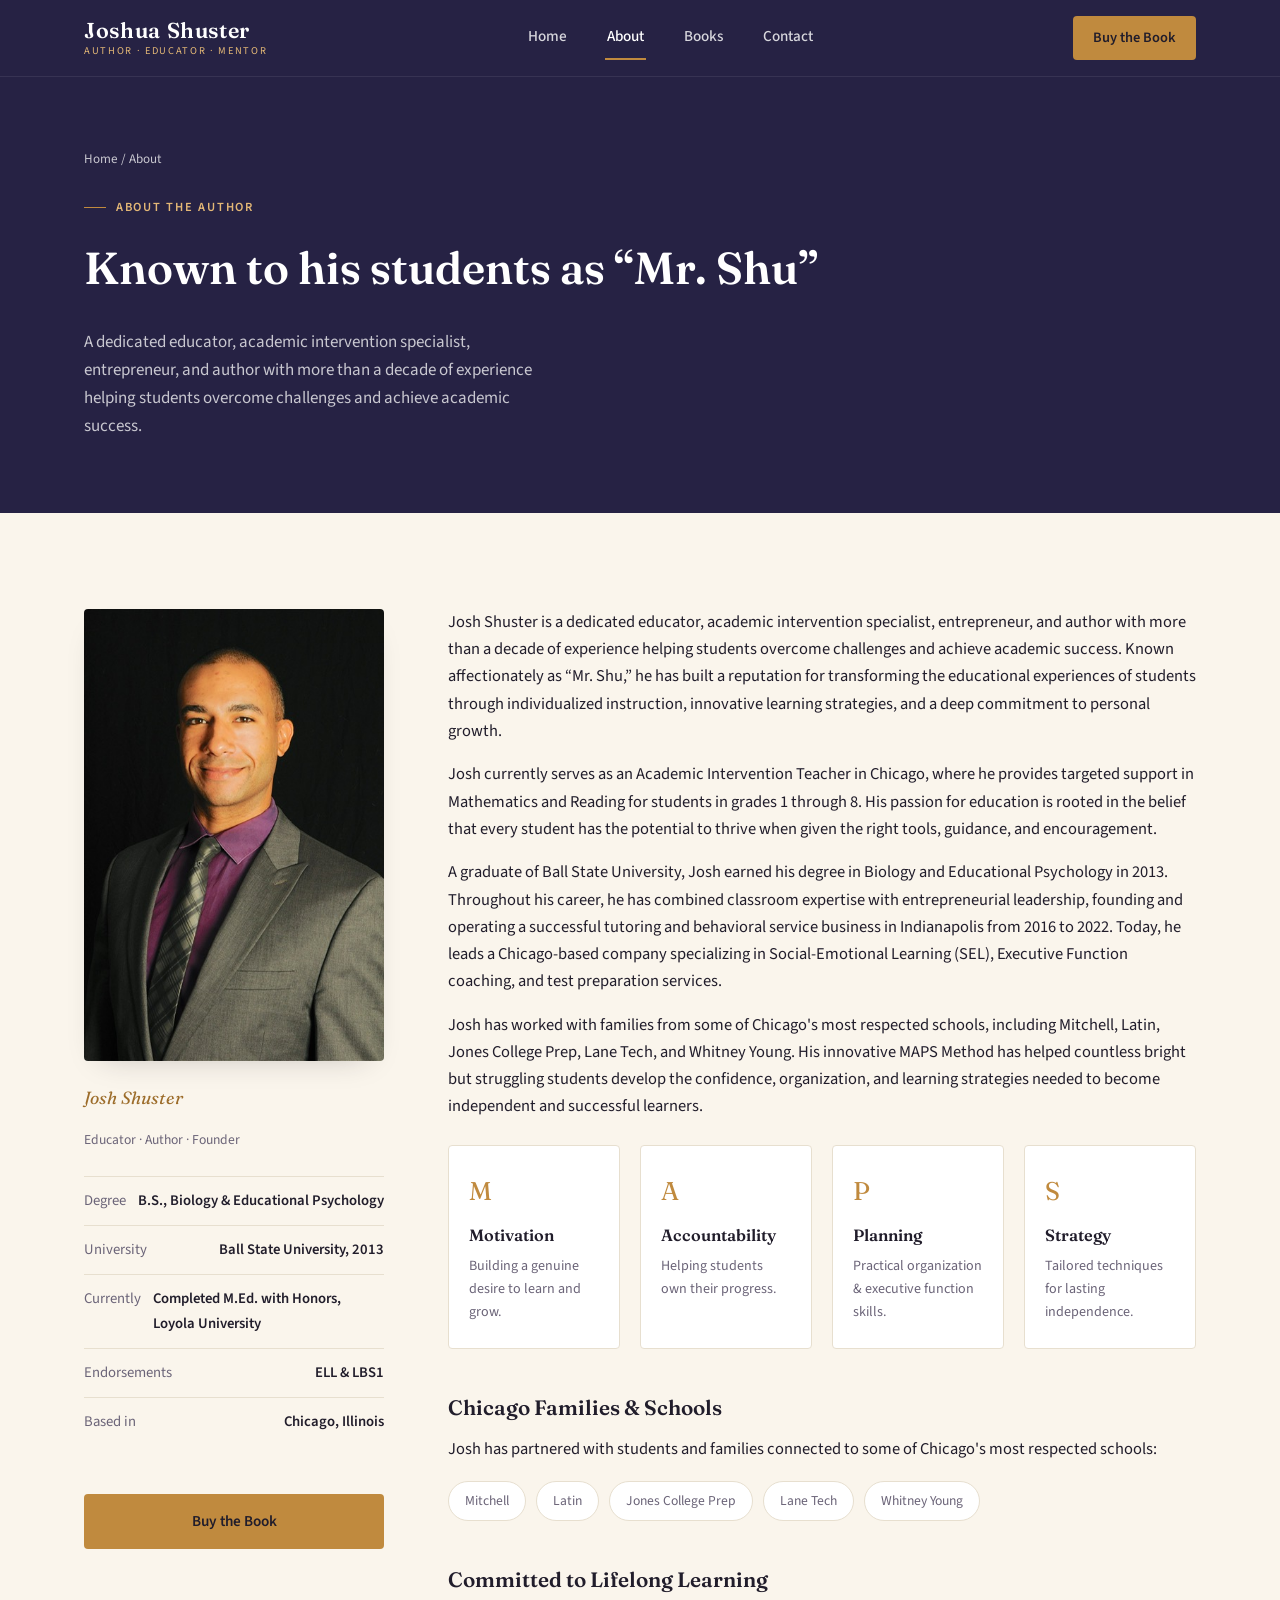
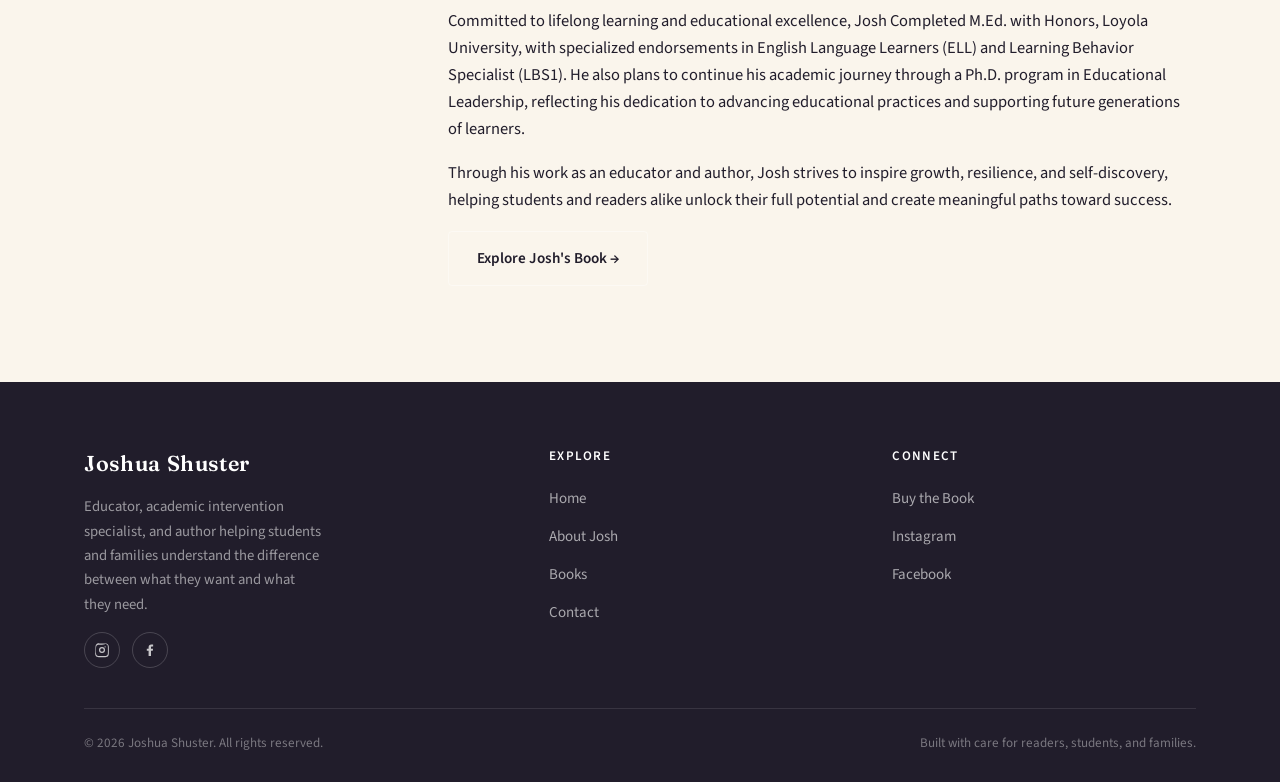
==== about.html @ 0d60579c "Update education status in about.html" ====
<!DOCTYPE html>
<html lang="en">
<head>
<meta charset="UTF-8">
<meta name="viewport" content="width=device-width, initial-scale=1.0">
<title>About Joshua Shuster — Educator, Mentor &amp; Author</title>
<meta name="description" content="Learn about Joshua Shuster's decade-plus career as an educator, academic intervention specialist, and entrepreneur, and the MAPS Method he created to help students thrive.">

<link rel="preconnect" href="https://fonts.googleapis.com">
<link rel="preconnect" href="https://fonts.gstatic.com" crossorigin>
<link href="https://fonts.googleapis.com/css2?family=Fraunces:ital,wght@0,500;0,600;0,700;1,500&amp;family=Source+Sans+3:wght@400;500;600;700&amp;display=swap" rel="stylesheet">
<link rel="stylesheet" href="css/styles.css">
<link rel="icon" href="data:image/svg+xml,<svg xmlns=%22http://www.w3.org/2000/svg%22 viewBox=%220 0 100 100%22><rect width=%22100%22 height=%22100%22 rx=%2216%22 fill=%22%23262244%22/><text x=%2250%25%22 y=%2258%25%22 font-size=%2255%22 text-anchor=%22middle%22 fill=%22%23C08A3E%22 font-family=%22Georgia,serif%22>J</text></svg>">
</head>
<body>
<a class="skip-link" href="#main">Skip to content</a>

<header class="site-header">
  <div class="container nav-bar">
    <a href="index.html" class="brand">
      <span class="brand-name">Joshua Shuster</span>
      <span class="brand-tag">Author &middot; Educator &middot; Mentor</span>
    </a>
    <nav class="nav-links" aria-label="Primary">
      <a href="index.html">Home</a>
      <a href="about.html" aria-current="page">About</a>
      <a href="books.html">Books</a>
      <a href="contact.html">Contact</a>
      <a class="nav-cta-mobile" href="https://www.amazon.com/dp/B0FVHML2S7/" target="_blank" rel="noopener">Buy the Book</a>
    </nav>
    <a class="nav-cta" href="https://www.amazon.com/dp/B0FVHML2S7/" target="_blank" rel="noopener">Buy the Book</a>
    <button class="nav-toggle" aria-label="Toggle menu" aria-expanded="false">
      <span></span><span></span><span></span>
    </button>
  </div>
</header>

<main id="main">

  <section class="page-hero">
    <div class="container">
      <p class="breadcrumb"><a href="index.html">Home</a> / About</p>
      <p class="eyebrow">About the Author</p>
      <h1>Known to his students as &ldquo;Mr. Shu&rdquo;</h1>
      <p>A dedicated educator, academic intervention specialist, entrepreneur, and author with more than a decade of experience helping students overcome challenges and achieve academic success.</p>
    </div>
  </section>

  <section class="section">
    <div class="container about-layout">

      <div class="about-sticky">
        <img class="author-photo" src="images/author-photo.jpg" alt="Portrait of Joshua Shuster" style="width:100%">
        <p class="signature-line">Josh Shuster</p>
        <p class="signature-role">Educator &middot; Author &middot; Founder</p>

        <ul class="credential-list">
          <li><span>Degree</span><strong>B.S., Biology &amp; Educational Psychology</strong></li>
          <li><span>University</span><strong>Ball State University, 2013</strong></li>
          <li><span>Currently</span><strong>Completed M.Ed. with Honors, Loyola University</strong></li>
          <li><span>Endorsements</span><strong>ELL &amp; LBS1</strong></li>
          <li><span>Based in</span><strong>Chicago, Illinois</strong></li>
        </ul>

        <a class="btn btn-primary btn-block mt-lg" href="https://www.amazon.com/dp/B0FVHML2S7/" target="_blank" rel="noopener">Buy the Book</a>
      </div>

      <div class="about-copy">
        <p>Josh Shuster is a dedicated educator, academic intervention specialist, entrepreneur, and author with more than a decade of experience helping students overcome challenges and achieve academic success. Known affectionately as &ldquo;Mr. Shu,&rdquo; he has built a reputation for transforming the educational experiences of students through individualized instruction, innovative learning strategies, and a deep commitment to personal growth.</p>

        <p>Josh currently serves as an Academic Intervention Teacher in Chicago, where he provides targeted support in Mathematics and Reading for students in grades 1 through 8. His passion for education is rooted in the belief that every student has the potential to thrive when given the right tools, guidance, and encouragement.</p>

        <p>A graduate of Ball State University, Josh earned his degree in Biology and Educational Psychology in 2013. Throughout his career, he has combined classroom expertise with entrepreneurial leadership, founding and operating a successful tutoring and behavioral service business in Indianapolis from 2016 to 2022. Today, he leads a Chicago-based company specializing in Social-Emotional Learning (SEL), Executive Function coaching, and test preparation services.</p>

        <p>Josh has worked with families from some of Chicago's most respected schools, including Mitchell, Latin, Jones College Prep, Lane Tech, and Whitney Young. His innovative MAPS Method has helped countless bright but struggling students develop the confidence, organization, and learning strategies needed to become independent and successful learners.</p>

        <div class="method-grid" aria-label="The MAPS Method">
          <div class="method-card">
            <span class="letter">M</span>
            <h4>Motivation</h4>
            <p>Building a genuine desire to learn and grow.</p>
          </div>
          <div class="method-card">
            <span class="letter">A</span>
            <h4>Accountability</h4>
            <p>Helping students own their progress.</p>
          </div>
          <div class="method-card">
            <span class="letter">P</span>
            <h4>Planning</h4>
            <p>Practical organization &amp; executive function skills.</p>
          </div>
          <div class="method-card">
            <span class="letter">S</span>
            <h4>Strategy</h4>
            <p>Tailored techniques for lasting independence.</p>
          </div>
        </div>

        <h3>Chicago Families &amp; Schools</h3>
        <p>Josh has partnered with students and families connected to some of Chicago's most respected schools:</p>
        <div class="schools-row">
          <span class="school-chip">Mitchell</span>
          <span class="school-chip">Latin</span>
          <span class="school-chip">Jones College Prep</span>
          <span class="school-chip">Lane Tech</span>
          <span class="school-chip">Whitney Young</span>
        </div>

        <h3>Committed to Lifelong Learning</h3>
        <p>Committed to lifelong learning and educational excellence, Josh Completed M.Ed. with Honors, Loyola University, with specialized endorsements in English Language Learners (ELL) and Learning Behavior Specialist (LBS1). He also plans to continue his academic journey through a Ph.D. program in Educational Leadership, reflecting his dedication to advancing educational practices and supporting future generations of learners.</p>

        <p>Through his work as an educator and author, Josh strives to inspire growth, resilience, and self-discovery, helping students and readers alike unlock their full potential and create meaningful paths toward success.</p>

        <a class="btn btn-outline" href="books.html">Explore Josh's Book &rarr;</a>
      </div>
    </div>
  </section>

</main>

<footer class="site-footer">
  <div class="container">
    <div class="footer-grid">
      <div class="footer-brand">
        <span class="brand-name">Joshua Shuster</span>
        <p class="footer-desc">Educator, academic intervention specialist, and author helping students and families understand the difference between what they want and what they need.</p>
        <div class="footer-social">
          <a href="https://www.instagram.com/joshuashuster__author" target="_blank" rel="noopener" aria-label="Instagram">
            <svg viewBox="0 0 24 24"><path d="M12 2.2c3.2 0 3.6 0 4.9.07 1.2.06 2 .25 2.4.42.6.24 1 .53 1.5 1s.76.9 1 1.5c.17.4.36 1.2.42 2.4.06 1.3.07 1.7.07 4.9s0 3.6-.07 4.9c-.06 1.2-.25 2-.42 2.4a4 4 0 0 1-1 1.5 4 4 0 0 1-1.5 1c-.4.17-1.2.36-2.4.42-1.3.06-1.7.07-4.9.07s-3.6 0-4.9-.07c-1.2-.06-2-.25-2.4-.42a4 4 0 0 1-1.5-1 4 4 0 0 1-1-1.5c-.17-.4-.36-1.2-.42-2.4C2.21 15.6 2.2 15.2 2.2 12s0-3.6.07-4.9c.06-1.2.25-2 .42-2.4a4 4 0 0 1 1-1.5 4 4 0 0 1 1.5-1c.4-.17 1.2-.36 2.4-.42C8.4 2.21 8.8 2.2 12 2.2zm0 1.8c-3.15 0-3.52 0-4.76.07-1 .05-1.5.2-1.86.34-.47.18-.8.4-1.15.75s-.57.68-.75 1.15c-.14.36-.29.87-.34 1.86C3.02 8.48 3 8.85 3 12s0 3.52.07 4.76c.05 1 .2 1.5.34 1.86.18.47.4.8.75 1.15s.68.57 1.15.75c.36.14.87.29 1.86.34 1.24.06 1.6.07 4.76.07s3.52 0 4.76-.07c1-.05 1.5-.2 1.86-.34.47-.18.8-.4 1.15-.75s.57-.68.75-1.15c.14-.36.29-.87.34-1.86.06-1.24.07-1.6.07-4.76s0-3.52-.07-4.76c-.05-1-.2-1.5-.34-1.86a3 3 0 0 0-.75-1.15 3 3 0 0 0-1.15-.75c-.36-.14-.87-.29-1.86-.34C15.52 4 15.15 4 12 4zm0 3.5a4.5 4.5 0 1 1 0 9 4.5 4.5 0 0 1 0-9zm0 1.8a2.7 2.7 0 1 0 0 5.4 2.7 2.7 0 0 0 0-5.4zm5.7-2a1.05 1.05 0 1 1-2.1 0 1.05 1.05 0 0 1 2.1 0z"/></svg>
          </a>
          <a href="https://www.facebook.com/joshua.shuster.73" target="_blank" rel="noopener" aria-label="Facebook">
            <svg viewBox="0 0 24 24"><path d="M13.5 21v-7.9h2.66l.4-3.1h-3.06V8.1c0-.9.25-1.5 1.55-1.5h1.65V3.8C15.9 3.7 15 3.6 13.9 3.6c-2.4 0-4 1.46-4 4.15v2.35H7.2v3.1h2.7V21h3.6z"/></svg>
          </a>
        </div>
      </div>
      <div class="footer-col">
        <h4>Explore</h4>
        <ul>
          <li><a href="index.html">Home</a></li>
          <li><a href="about.html">About Josh</a></li>
          <li><a href="books.html">Books</a></li>
          <li><a href="contact.html">Contact</a></li>
        </ul>
      </div>
      <div class="footer-col">
        <h4>Connect</h4>
        <ul>
          <li><a href="https://www.amazon.com/dp/B0FVHML2S7/" target="_blank" rel="noopener">Buy the Book</a></li>
          <li><a href="https://www.instagram.com/joshuashuster__author" target="_blank" rel="noopener">Instagram</a></li>
          <li><a href="https://www.facebook.com/joshua.shuster.73" target="_blank" rel="noopener">Facebook</a></li>
        </ul>
      </div>
    </div>
    <div class="footer-bottom">
      <span>&copy; <span data-year>2026</span> Joshua Shuster. All rights reserved.</span>
      <span>Built with care for readers, students, and families.</span>
    </div>
  </div>
</footer>

<script src="js/main.js"></script>
</body>
</html>
---- css/styles.css ----
/* =========================================================
   Joshua Shuster — Author Website
   Design tokens
   ========================================================= */
:root {
  /* Palette — drawn from the book cover: dusk sky over a wheat field */
  --ink: #211D2B;          /* near-black plum, primary text */
  --navy: #262244;         /* deep dusk navy — header/footer */
  --navy-dim: #34305a;
  --cream: #FAF5EC;        /* warm paper background */
  --paper: #FFFFFF;
  --wheat: #C08A3E;        /* primary accent — ripe wheat gold */
  --wheat-light: #E4B876;
  --wheat-dark: #9C6C2A;
  --plum: #6E4568;         /* secondary accent — dusk sky plum */
  --text-muted: #6B6478;
  --line: #E7DFCF;

  --font-display: "Fraunces", Georgia, "Times New Roman", serif;
  --font-body: "Source Sans 3", "Segoe UI", Arial, sans-serif;

  --container: 1160px;
  --radius: 4px;
  --shadow-soft: 0 20px 45px -25px rgba(33, 29, 43, 0.45);
  --shadow-card: 0 12px 30px -18px rgba(33, 29, 43, 0.28);
}

/* =========================================================
   Reset & base
   ========================================================= */
*, *::before, *::after { box-sizing: border-box; }
html { scroll-behavior: smooth; }

@media (prefers-reduced-motion: reduce) {
  html { scroll-behavior: auto; }
  *, *::before, *::after {
    animation-duration: 0.001ms !important;
    animation-iteration-count: 1 !important;
    transition-duration: 0.001ms !important;
    scroll-behavior: auto !important;
  }
}

body {
  margin: 0;
  font-family: var(--font-body);
  color: var(--ink);
  background: var(--cream);
  line-height: 1.65;
  font-size: 17px;
  -webkit-font-smoothing: antialiased;
}

img { max-width: 100%; display: block; }
a { color: inherit; text-decoration: none; }
ul { margin: 0; padding: 0; list-style: none; }
h1, h2, h3, h4 { font-family: var(--font-display); font-weight: 600; margin: 0 0 0.5em; color: var(--ink); }
p { margin: 0 0 1em; }

.container {
  width: 100%;
  max-width: var(--container);
  margin: 0 auto;
  padding: 0 24px;
}

a:focus-visible,
button:focus-visible,
input:focus-visible,
textarea:focus-visible {
  outline: 3px solid var(--wheat);
  outline-offset: 2px;
}

::selection { background: var(--wheat-light); color: var(--ink); }

/* =========================================================
   Eyebrow / labels
   ========================================================= */
.eyebrow {
  display: inline-flex;
  align-items: center;
  gap: 10px;
  font-family: var(--font-body);
  font-size: 0.78rem;
  letter-spacing: 0.14em;
  text-transform: uppercase;
  color: var(--wheat-dark);
  font-weight: 600;
  margin-bottom: 14px;
}
.eyebrow::before {
  content: "";
  width: 22px;
  height: 1px;
  background: var(--wheat);
}

/* =========================================================
   Header
   ========================================================= */
.site-header {
  position: sticky;
  top: 0;
  z-index: 100;
  background: var(--navy);
  border-bottom: 1px solid rgba(255,255,255,0.08);
}

.nav-bar {
  display: flex;
  align-items: center;
  justify-content: space-between;
  height: 76px;
}

.brand {
  display: flex;
  flex-direction: column;
  line-height: 1;
  color: var(--paper);
}
.brand-name {
  font-family: var(--font-display);
  font-size: 1.35rem;
  font-weight: 600;
  letter-spacing: 0.03em;
}
.brand-tag {
  font-size: 0.65rem;
  letter-spacing: 0.16em;
  text-transform: uppercase;
  color: var(--wheat-light);
  margin-top: 4px;
}

.nav-links {
  display: flex;
  align-items: center;
  gap: 36px;
}
.nav-links a {
  color: rgba(255,255,255,0.82);
  font-size: 0.95rem;
  font-weight: 500;
  padding: 8px 2px;
  border-bottom: 2px solid transparent;
  transition: color 0.2s ease, border-color 0.2s ease;
}
.nav-links a:hover,
.nav-links a[aria-current="page"] {
  color: var(--paper);
  border-color: var(--wheat);
}

.nav-cta {
  display: inline-flex;
  align-items: center;
  gap: 8px;
  background: var(--wheat);
  color: var(--ink) !important;
  font-weight: 600;
  padding: 10px 20px;
  border-radius: var(--radius);
  font-size: 0.9rem;
  transition: background 0.2s ease, transform 0.15s ease;
}
.nav-cta:hover { background: var(--wheat-light); transform: translateY(-1px); }

.nav-cta-mobile { display: none; }

.nav-toggle {
  display: none;
  background: none;
  border: none;
  cursor: pointer;
  padding: 8px;
}
.nav-toggle span {
  display: block;
  width: 24px;
  height: 2px;
  background: var(--paper);
  margin: 5px 0;
  transition: transform 0.2s ease, opacity 0.2s ease;
}

/* =========================================================
   Buttons
   ========================================================= */
.btn {
  display: inline-flex;
  align-items: center;
  justify-content: center;
  gap: 8px;
  padding: 14px 28px;
  border-radius: var(--radius);
  font-weight: 600;
  font-size: 0.95rem;
  cursor: pointer;
  border: 1px solid transparent;
  transition: background 0.2s ease, color 0.2s ease, border-color 0.2s ease, transform 0.15s ease;
}
.btn-primary {
  background: var(--wheat);
  color: var(--ink);
}
.btn-primary:hover { background: var(--wheat-light); transform: translateY(-1px); }

.btn-outline {
  background: transparent;
  border-color: rgba(255,255,255,0.4);
  color: inherit;
}
.btn-outline:hover { border-color: var(--wheat); color: var(--wheat-dark); }

.btn-outline-light {
  background: transparent;
  border-color: rgba(255,255,255,0.45);
  color: var(--paper);
}
.btn-outline-light:hover { border-color: var(--wheat); background: rgba(255,255,255,0.06); }

.btn-block { width: 100%; }

/* =========================================================
   Hero (home)
   ========================================================= */
.hero {
  position: relative;
  background: linear-gradient(180deg, var(--navy) 0%, #3a2f52 55%, #7a5548 100%);
  color: var(--paper);
  overflow: hidden;
  padding-bottom: 60px;
}
.hero::after {
  content: "";
  position: absolute;
  inset: auto 0 0 0;
  height: 90px;
  background: linear-gradient(180deg, transparent, var(--cream));
  pointer-events: none;
}
.hero-grid {
  position: relative;
  z-index: 2;
  display: grid;
  grid-template-columns: 1.05fr 0.85fr;
  gap: 56px;
  align-items: center;
  padding-top: 84px;
  padding-bottom: 40px;
}
.hero h1 {
  color: var(--paper);
  font-size: clamp(2.3rem, 4vw, 3.4rem);
  line-height: 1.12;
  margin-bottom: 22px;
}
.hero h1 em {
  font-style: italic;
  color: var(--wheat-light);
}
.hero-sub {
  font-size: 1.08rem;
  color: rgba(255,255,255,0.82);
  max-width: 46ch;
  margin-bottom: 32px;
}
.hero-actions {
  display: flex;
  gap: 16px;
  flex-wrap: wrap;
  margin-bottom: 36px;
}
.hero-meta {
  display: flex;
  gap: 28px;
  flex-wrap: wrap;
  font-size: 0.85rem;
  color: rgba(255,255,255,0.65);
}
.hero-meta strong { color: var(--wheat-light); display: block; font-family: var(--font-display); font-size: 1.1rem; }

.hero-cover {
  position: relative;
  display: flex;
  justify-content: center;
}
.hero-cover img {
  width: 260px;
  border-radius: 3px;
  box-shadow: var(--shadow-soft);
  border: 1px solid rgba(255,255,255,0.15);
}
.hero-cover-badge {
  position: absolute;
  bottom: -18px;
  right: 18px;
  background: var(--paper);
  color: var(--ink);
  padding: 10px 16px;
  border-radius: var(--radius);
  font-size: 0.78rem;
  font-weight: 600;
  box-shadow: var(--shadow-card);
}

/* Wheat divider (signature motif) */
.wheat-divider {
  height: 34px;
  width: 100%;
  display: block;
}

/* =========================================================
   Stat / credibility strip
   ========================================================= */
.stats-strip {
  background: var(--paper);
  border-bottom: 1px solid var(--line);
}
.stats-grid {
  display: grid;
  grid-template-columns: repeat(4, 1fr);
  gap: 24px;
  padding: 40px 0;
}
.stat-item { text-align: left; border-left: 2px solid var(--wheat); padding-left: 16px; }
.stat-num {
  font-family: var(--font-display);
  font-size: 1.7rem;
  color: var(--ink);
  display: block;
  margin-bottom: 4px;
}
.stat-label {
  font-size: 0.86rem;
  color: var(--text-muted);
}

/* =========================================================
   Section basics
   ========================================================= */
.section { padding: 96px 0; }
.section-tight { padding: 72px 0; }
.section-alt { background: var(--paper); }
.section-dark { background: var(--navy); color: rgba(255,255,255,0.9); }
.section-dark h2 { color: var(--paper); }
.section-head { max-width: 640px; margin-bottom: 48px; }
.section-head.center { margin-left: auto; margin-right: auto; text-align: center; }
.section h2 { font-size: clamp(1.7rem, 3vw, 2.3rem); }
.section-lede { color: var(--text-muted); font-size: 1.05rem; }

/* =========================================================
   Author word section
   ========================================================= */
.author-grid {
  display: grid;
  grid-template-columns: 300px 1fr;
  gap: 56px;
  align-items: center;
}
.author-photo {
  border-radius: 4px;
  box-shadow: var(--shadow-card);
}
.author-copy h3 { font-size: 1.6rem; margin-bottom: 18px; }
.signature-line {
  margin-top: 22px;
  font-family: var(--font-display);
  font-style: italic;
  font-size: 1.1rem;
  color: var(--wheat-dark);
}
.signature-role {
  font-size: 0.85rem;
  color: var(--text-muted);
  margin-top: 2px;
}
.social-row { display: flex; gap: 14px; margin-top: 22px; }
.social-row a {
  width: 40px;
  height: 40px;
  border-radius: 50%;
  border: 1px solid var(--line);
  display: flex;
  align-items: center;
  justify-content: center;
  transition: border-color 0.2s ease, background 0.2s ease;
}
.social-row a:hover { border-color: var(--wheat); background: var(--cream); }
.social-row svg { width: 18px; height: 18px; fill: var(--ink); }

/* =========================================================
   Book showcase
   ========================================================= */
.book-showcase {
  display: grid;
  grid-template-columns: 240px 1fr;
  gap: 64px;
  align-items: start;
}
.book-showcase.reverse { grid-template-columns: 1fr 240px; }
.book-showcase.reverse .book-cover-frame { order: 2; }
.book-cover-frame img {
  width: 100%;
  border-radius: 3px;
  box-shadow: var(--shadow-soft);
}
.book-title-block h3 { font-size: 1.8rem; margin-bottom: 8px; }
.book-title-block .eyebrow { margin-bottom: 10px; }
.book-desc p { color: var(--ink); }
.book-actions { display: flex; gap: 14px; margin-top: 26px; flex-wrap: wrap; }

/* =========================================================
   Testimonial
   ========================================================= */
.testimonial-card {
  background: var(--paper);
  border: 1px solid var(--line);
  border-left: 4px solid var(--wheat);
  border-radius: var(--radius);
  padding: 44px;
  max-width: 780px;
  margin: 0 auto;
  box-shadow: var(--shadow-card);
}
.testimonial-quote {
  font-family: var(--font-display);
  font-size: 1.35rem;
  line-height: 1.5;
  color: var(--ink);
  margin-bottom: 20px;
}
.testimonial-quote::before { content: "\201C"; color: var(--wheat); }
.testimonial-quote::after { content: "\201D"; color: var(--wheat); }
.testimonial-attr {
  display: flex;
  align-items: center;
  gap: 12px;
  font-size: 0.9rem;
  color: var(--text-muted);
}
.testimonial-attr .stars { color: var(--wheat); letter-spacing: 2px; }
.testimonial-more { text-align: center; margin-top: 28px; }

/* =========================================================
   Newsletter
   ========================================================= */
.newsletter {
  display: grid;
  grid-template-columns: 1fr 1fr;
  gap: 56px;
  align-items: center;
}
.newsletter-copy h2 { color: var(--paper); }
.newsletter-form {
  display: flex;
  gap: 10px;
  flex-wrap: wrap;
  margin-top: 18px;
}
.newsletter-form input[type="email"] {
  flex: 1 1 240px;
  padding: 14px 16px;
  border-radius: var(--radius);
  border: 1px solid rgba(255,255,255,0.25);
  background: rgba(255,255,255,0.06);
  color: var(--paper);
  font-size: 0.95rem;
}
.newsletter-form input[type="email"]::placeholder { color: rgba(255,255,255,0.5); }
.newsletter-note { font-size: 0.8rem; color: rgba(255,255,255,0.55); margin-top: 12px; }
.newsletter-status { font-size: 0.9rem; margin-top: 12px; min-height: 1.2em; }
.newsletter-status.success { color: var(--wheat-light); }
.newsletter-status.error { color: #E39292; }
.newsletter-covers { display: flex; justify-content: center; gap: -20px; position: relative; height: 220px; }
.newsletter-covers img {
  position: absolute;
  width: 150px;
  border-radius: 3px;
  box-shadow: var(--shadow-soft);
}
.newsletter-covers img:first-child { left: 40%; transform: rotate(-6deg); z-index: 1; }
.newsletter-covers img:last-child { left: 52%; transform: rotate(4deg); z-index: 2; }

/* =========================================================
   Footer
   ========================================================= */
.site-footer {
  background: var(--ink);
  color: rgba(255,255,255,0.7);
  padding: 64px 0 28px;
}
.footer-grid {
  display: grid;
  grid-template-columns: 1.4fr 1fr 1fr;
  gap: 40px;
  padding-bottom: 40px;
  border-bottom: 1px solid rgba(255,255,255,0.1);
}
.footer-brand .brand-name { color: var(--paper); }
.footer-desc { margin-top: 14px; color: rgba(255,255,255,0.55); font-size: 0.92rem; max-width: 34ch; }
.footer-col h4 {
  color: var(--paper);
  font-size: 0.82rem;
  letter-spacing: 0.1em;
  text-transform: uppercase;
  font-family: var(--font-body);
  margin-bottom: 16px;
}
.footer-col li { margin-bottom: 10px; }
.footer-col a { color: rgba(255,255,255,0.62); font-size: 0.94rem; transition: color 0.2s ease; }
.footer-col a:hover { color: var(--wheat-light); }
.footer-bottom {
  display: flex;
  justify-content: space-between;
  align-items: center;
  flex-wrap: wrap;
  gap: 12px;
  padding-top: 24px;
  font-size: 0.82rem;
  color: rgba(255,255,255,0.4);
}
.footer-social { display: flex; gap: 12px; }
.footer-social a {
  width: 36px; height: 36px;
  border-radius: 50%;
  border: 1px solid rgba(255,255,255,0.18);
  display: flex; align-items: center; justify-content: center;
}
.footer-social svg { width: 16px; height: 16px; fill: rgba(255,255,255,0.75); }
.footer-social a:hover { border-color: var(--wheat); }

/* =========================================================
   Page hero (inner pages)
   ========================================================= */
.page-hero {
  background: var(--navy);
  color: var(--paper);
  padding: 72px 0 56px;
}
.page-hero .eyebrow { color: var(--wheat-light); }
.page-hero h1 { color: var(--paper); font-size: clamp(2rem, 3.6vw, 2.8rem); }
.page-hero p { color: rgba(255,255,255,0.75); max-width: 60ch; }
.breadcrumb {
  font-size: 0.82rem;
  color: rgba(255,255,255,0.55);
  margin-bottom: 18px;
}
.breadcrumb a { color: rgba(255,255,255,0.75); }
.breadcrumb a:hover { color: var(--wheat-light); }

/* =========================================================
   About page
   ========================================================= */
.about-layout {
  display: grid;
  grid-template-columns: 300px 1fr;
  gap: 64px;
  align-items: start;
}
.about-sticky { position: sticky; top: 100px; }
.credential-list { margin-top: 24px; }
.credential-list li {
  padding: 12px 0;
  border-top: 1px solid var(--line);
  font-size: 0.92rem;
  display: flex;
  justify-content: space-between;
  gap: 12px;
  color: var(--text-muted);
}
.credential-list li strong { color: var(--ink); font-weight: 600; }
.about-copy p { font-size: 1.03rem; }
.about-copy h3 { margin-top: 2em; font-size: 1.3rem; }

.method-grid {
  display: grid;
  grid-template-columns: repeat(4, 1fr);
  gap: 20px;
  margin-top: 24px;
}
.method-card {
  background: var(--paper);
  border: 1px solid var(--line);
  border-radius: var(--radius);
  padding: 24px 20px;
}
.method-card .letter {
  font-family: var(--font-display);
  font-size: 1.6rem;
  color: var(--wheat);
  display: block;
  margin-bottom: 10px;
}
.method-card h4 { font-size: 1.02rem; margin-bottom: 6px; }
.method-card p { font-size: 0.88rem; color: var(--text-muted); margin: 0; }

.schools-row {
  display: flex;
  flex-wrap: wrap;
  gap: 10px;
  margin-top: 18px;
}
.school-chip {
  border: 1px solid var(--line);
  background: var(--paper);
  padding: 8px 16px;
  border-radius: 999px;
  font-size: 0.85rem;
  color: var(--text-muted);
}

/* =========================================================
   Books page
   ========================================================= */
.upcoming-card {
  background: var(--paper);
  border: 1px dashed var(--line);
  border-radius: var(--radius);
  padding: 40px;
  text-align: center;
}
.upcoming-card h3 { margin-bottom: 10px; }
.upcoming-card p { color: var(--text-muted); max-width: 46ch; margin-left: auto; margin-right: auto; }

.interview-block {
  display: grid;
  grid-template-columns: 1fr 1fr;
  gap: 48px;
  align-items: center;
}
.video-frame {
  position: relative;
  width: 100%;
  padding-top: 56.25%;
  border-radius: 4px;
  overflow: hidden;
  box-shadow: var(--shadow-card);
  background: #000;
}
.video-frame iframe {
  position: absolute; inset: 0; width: 100%; height: 100%; border: 0;
}

/* =========================================================
   Contact page
   ========================================================= */
.contact-layout {
  display: grid;
  grid-template-columns: 1fr 1fr;
  gap: 56px;
  align-items: start;
}
.contact-card {
  background: var(--paper);
  border: 1px solid var(--line);
  border-radius: var(--radius);
  padding: 40px;
  box-shadow: var(--shadow-card);
}
.form-row { margin-bottom: 20px; }
.form-row label {
  display: block;
  font-size: 0.85rem;
  font-weight: 600;
  margin-bottom: 8px;
  color: var(--ink);
}
.form-row input,
.form-row textarea {
  width: 100%;
  padding: 13px 14px;
  border: 1px solid var(--line);
  border-radius: var(--radius);
  font-family: var(--font-body);
  font-size: 0.95rem;
  background: var(--cream);
  color: var(--ink);
}
.form-row textarea { resize: vertical; min-height: 130px; }
.form-error {
  color: #B3453B;
  font-size: 0.8rem;
  margin-top: 6px;
  min-height: 1em;
}
.form-status {
  margin-top: 16px;
  font-size: 0.92rem;
  min-height: 1.2em;
}
.form-status.success { color: #4C7A4C; }
.form-status.error { color: #B3453B; }

.contact-info h3 { font-size: 1.3rem; }
.contact-methods { margin-top: 20px; }
.contact-methods li {
  display: flex;
  gap: 14px;
  align-items: flex-start;
  padding: 16px 0;
  border-top: 1px solid var(--line);
}
.contact-methods li:first-child { border-top: none; padding-top: 0; }
.contact-methods .icon {
  width: 40px; height: 40px; flex: none;
  border-radius: 50%;
  background: var(--cream);
  border: 1px solid var(--line);
  display: flex; align-items: center; justify-content: center;
}
.contact-methods svg { width: 18px; height: 18px; fill: var(--wheat-dark); }
.contact-methods strong { display: block; font-size: 0.95rem; }
.contact-methods span { font-size: 0.86rem; color: var(--text-muted); }

/* =========================================================
   Utility
   ========================================================= */
.text-center { text-align: center; }
.mt-lg { margin-top: 48px; }
.visually-hidden {
  position: absolute; width: 1px; height: 1px;
  overflow: hidden; clip: rect(0 0 0 0); white-space: nowrap;
}
.skip-link {
  position: absolute;
  left: -999px;
  top: 0;
  background: var(--wheat);
  color: var(--ink);
  padding: 10px 16px;
  z-index: 1000;
  font-weight: 600;
}
.skip-link:focus { left: 12px; top: 12px; }

/* =========================================================
   Responsive
   ========================================================= */
@media (max-width: 960px) {
  .hero-grid { grid-template-columns: 1fr; padding-top: 48px; }
  .hero-cover { order: -1; }
  .hero-cover img { width: 200px; }
  .stats-grid { grid-template-columns: repeat(2, 1fr); }
  .author-grid,
  .book-showcase,
  .book-showcase.reverse,
  .about-layout,
  .contact-layout,
  .interview-block { grid-template-columns: 1fr; }
  .book-showcase.reverse .book-cover-frame { order: 0; }
  .about-sticky { position: static; }
  .newsletter { grid-template-columns: 1fr; }
  .newsletter-covers { height: 180px; margin-top: 20px; }
  .method-grid { grid-template-columns: repeat(2, 1fr); }
  .footer-grid { grid-template-columns: 1fr 1fr; }
}

@media (max-width: 720px) {
  .nav-links { display: none; }
  .nav-toggle { display: block; }
  .nav-cta { display: none; }
  .site-header.open .nav-links {
    display: flex;
    flex-direction: column;
    align-items: flex-start;
    gap: 4px;
    position: absolute;
    top: 76px;
    left: 0;
    right: 0;
    background: var(--navy);
    padding: 16px 24px 24px;
    border-bottom: 1px solid rgba(255,255,255,0.08);
  }
  .site-header.open .nav-links a { border-bottom: none; padding: 10px 0; width: 100%; }
  .nav-cta-mobile {
    display: inline-flex;
    margin-top: 10px;
    background: var(--wheat);
    color: var(--ink);
    font-weight: 600;
    padding: 10px 20px;
    border-radius: var(--radius);
    font-size: 0.9rem;
  }

  .section { padding: 64px 0; }
  .stats-grid { grid-template-columns: 1fr 1fr; padding: 28px 0; }
  .footer-grid { grid-template-columns: 1fr; }
  .footer-bottom { flex-direction: column; align-items: flex-start; }
  .method-grid { grid-template-columns: 1fr; }
  .testimonial-card { padding: 28px; }
}
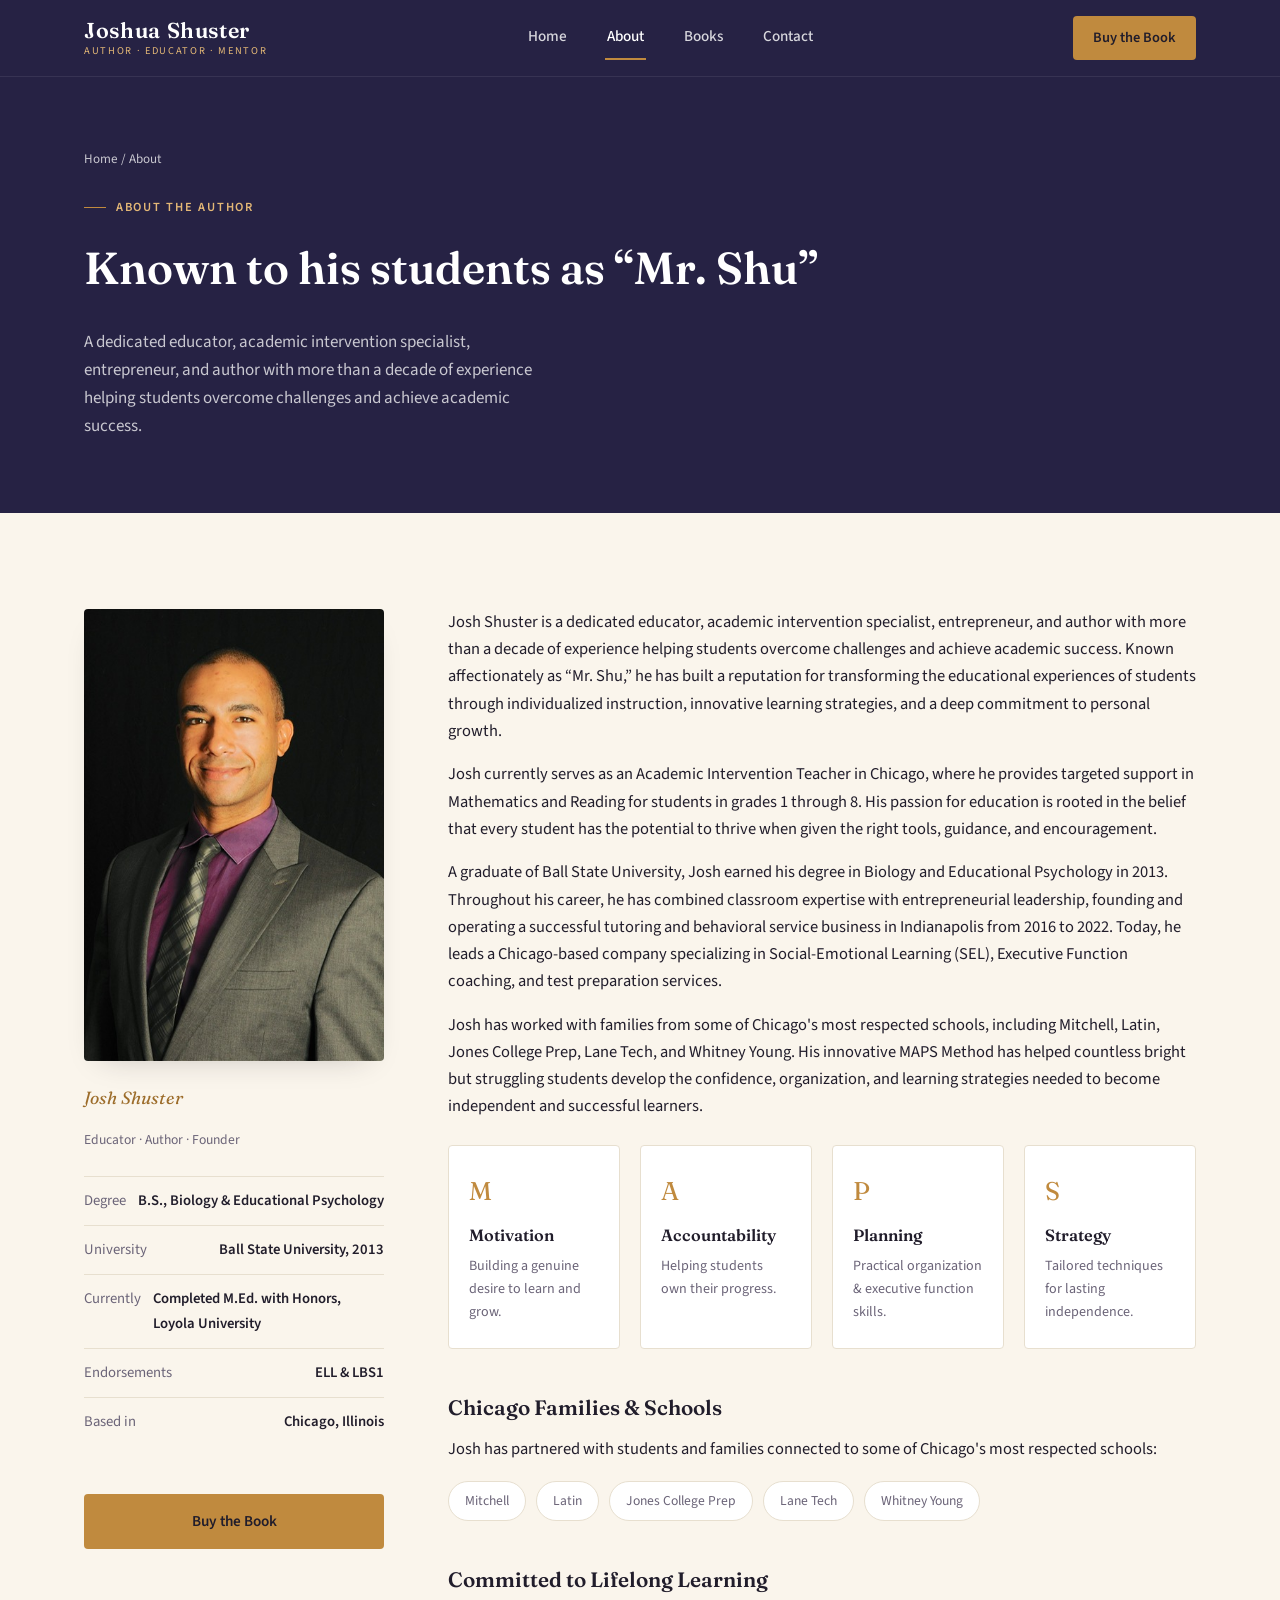
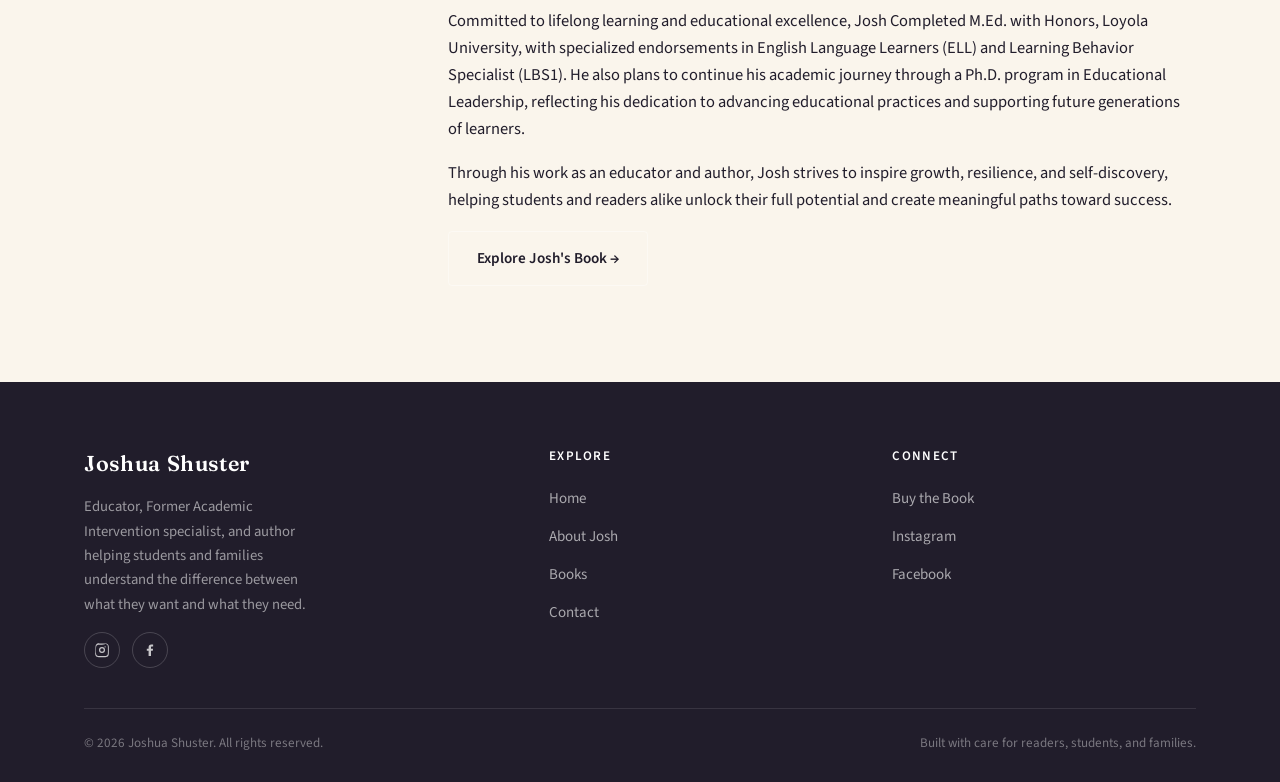
==== commit db8249fc: "Update about.html" ====
--- a/about.html
+++ b/about.html
@@ -124,7 +124,7 @@
     <div class="footer-grid">
       <div class="footer-brand">
         <span class="brand-name">Joshua Shuster</span>
-        <p class="footer-desc">Educator, academic intervention specialist, and author helping students and families understand the difference between what they want and what they need.</p>
+        <p class="footer-desc">Educator, Former Academic Intervention specialist, and author helping students and families understand the difference between what they want and what they need.</p>
         <div class="footer-social">
           <a href="https://www.instagram.com/joshuashuster__author" target="_blank" rel="noopener" aria-label="Instagram">
             <svg viewBox="0 0 24 24"><path d="M12 2.2c3.2 0 3.6 0 4.9.07 1.2.06 2 .25 2.4.42.6.24 1 .53 1.5 1s.76.9 1 1.5c.17.4.36 1.2.42 2.4.06 1.3.07 1.7.07 4.9s0 3.6-.07 4.9c-.06 1.2-.25 2-.42 2.4a4 4 0 0 1-1 1.5 4 4 0 0 1-1.5 1c-.4.17-1.2.36-2.4.42-1.3.06-1.7.07-4.9.07s-3.6 0-4.9-.07c-1.2-.06-2-.25-2.4-.42a4 4 0 0 1-1.5-1 4 4 0 0 1-1-1.5c-.17-.4-.36-1.2-.42-2.4C2.21 15.6 2.2 15.2 2.2 12s0-3.6.07-4.9c.06-1.2.25-2 .42-2.4a4 4 0 0 1 1-1.5 4 4 0 0 1 1.5-1c.4-.17 1.2-.36 2.4-.42C8.4 2.21 8.8 2.2 12 2.2zm0 1.8c-3.15 0-3.52 0-4.76.07-1 .05-1.5.2-1.86.34-.47.18-.8.4-1.15.75s-.57.68-.75 1.15c-.14.36-.29.87-.34 1.86C3.02 8.48 3 8.85 3 12s0 3.52.07 4.76c.05 1 .2 1.5.34 1.86.18.47.4.8.75 1.15s.68.57 1.15.75c.36.14.87.29 1.86.34 1.24.06 1.6.07 4.76.07s3.52 0 4.76-.07c1-.05 1.5-.2 1.86-.34.47-.18.8-.4 1.15-.75s.57-.68.75-1.15c.14-.36.29-.87.34-1.86.06-1.24.07-1.6.07-4.76s0-3.52-.07-4.76c-.05-1-.2-1.5-.34-1.86a3 3 0 0 0-.75-1.15 3 3 0 0 0-1.15-.75c-.36-.14-.87-.29-1.86-.34C15.52 4 15.15 4 12 4zm0 3.5a4.5 4.5 0 1 1 0 9 4.5 4.5 0 0 1 0-9zm0 1.8a2.7 2.7 0 1 0 0 5.4 2.7 2.7 0 0 0 0-5.4zm5.7-2a1.05 1.05 0 1 1-2.1 0 1.05 1.05 0 0 1 2.1 0z"/></svg>
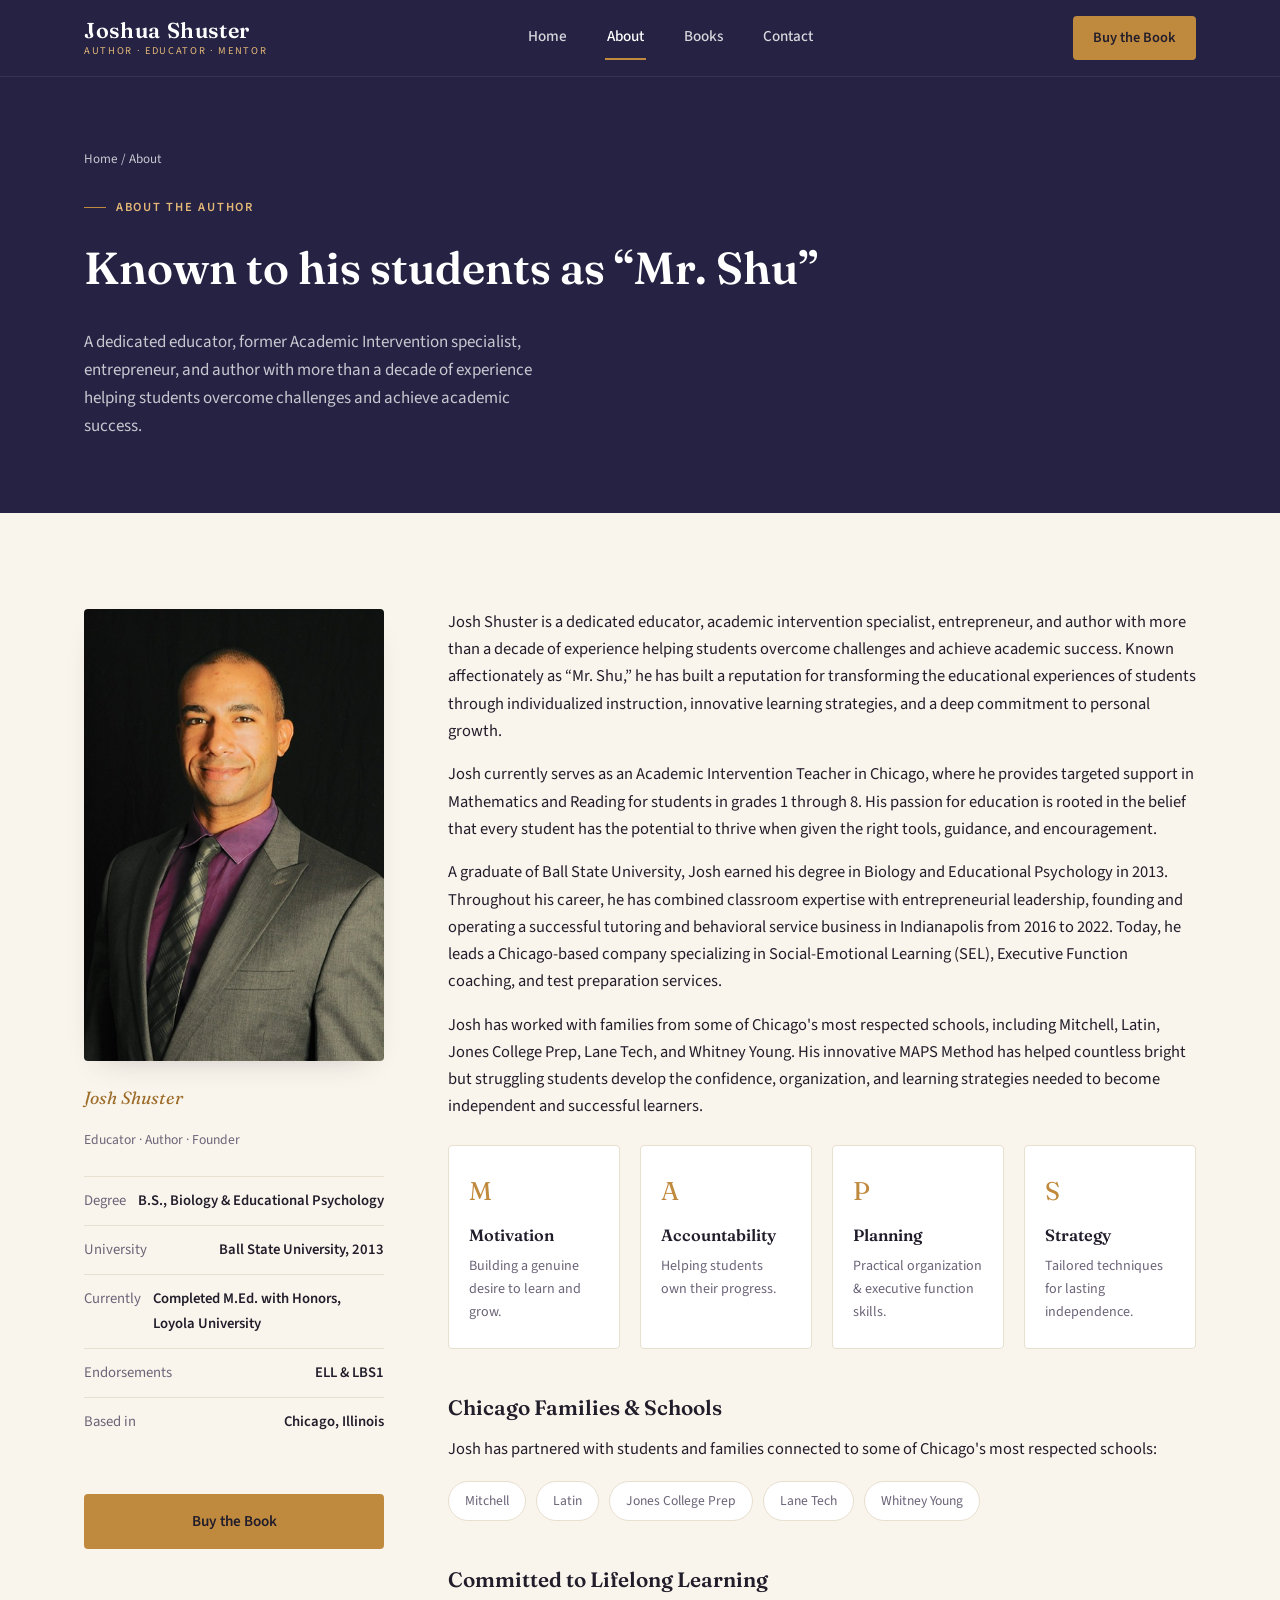
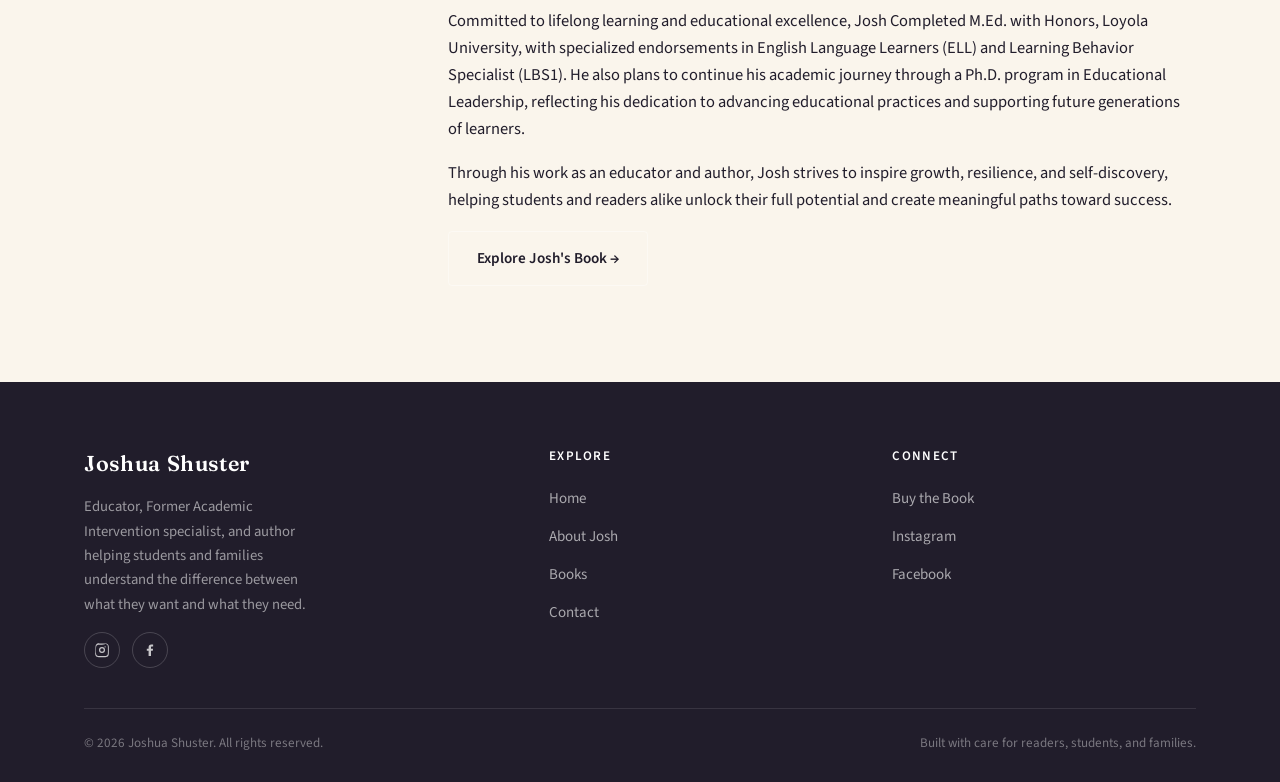
==== commit b89c8ccd: "Update author description in about.html" ====
--- a/about.html
+++ b/about.html
@@ -42,7 +42,7 @@
       <p class="breadcrumb"><a href="index.html">Home</a> / About</p>
       <p class="eyebrow">About the Author</p>
       <h1>Known to his students as &ldquo;Mr. Shu&rdquo;</h1>
-      <p>A dedicated educator, academic intervention specialist, entrepreneur, and author with more than a decade of experience helping students overcome challenges and achieve academic success.</p>
+      <p>A dedicated educator, former Academic Intervention specialist, entrepreneur, and author with more than a decade of experience helping students overcome challenges and achieve academic success.</p>
     </div>
   </section>
 
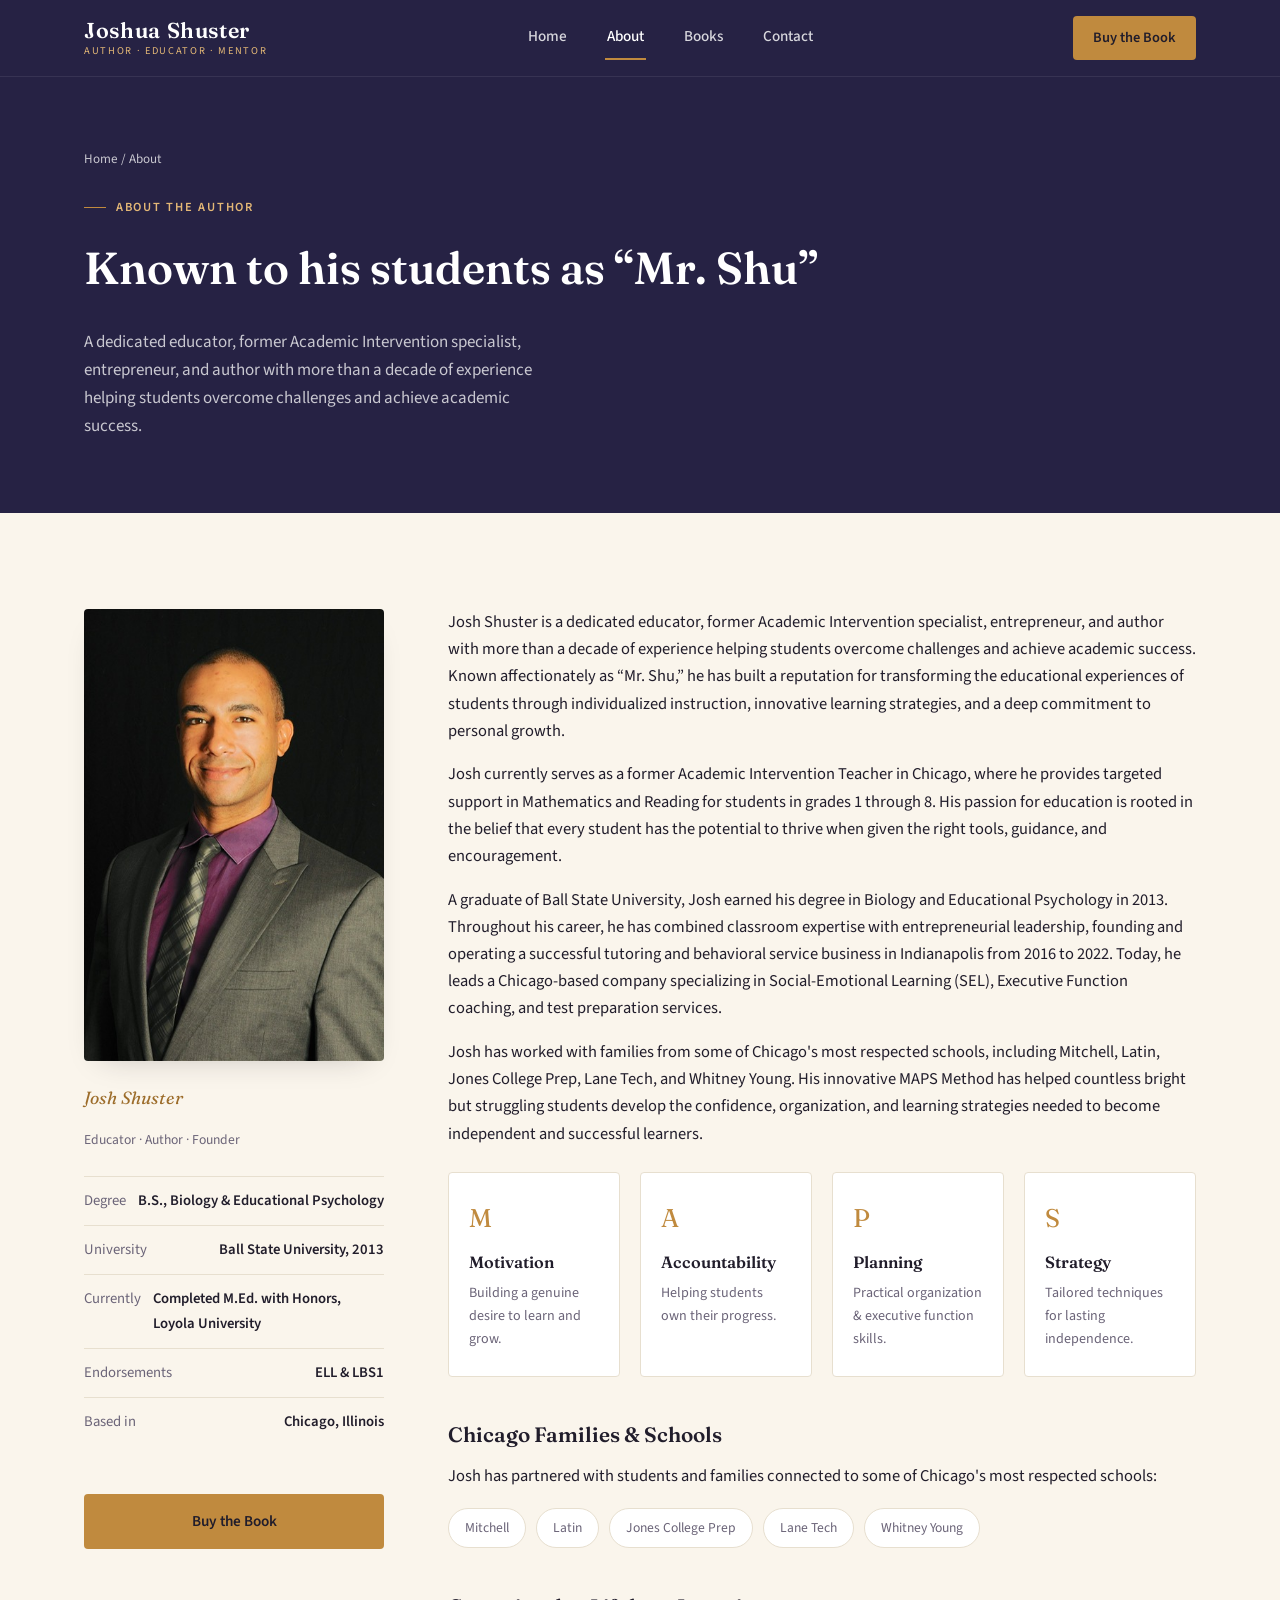
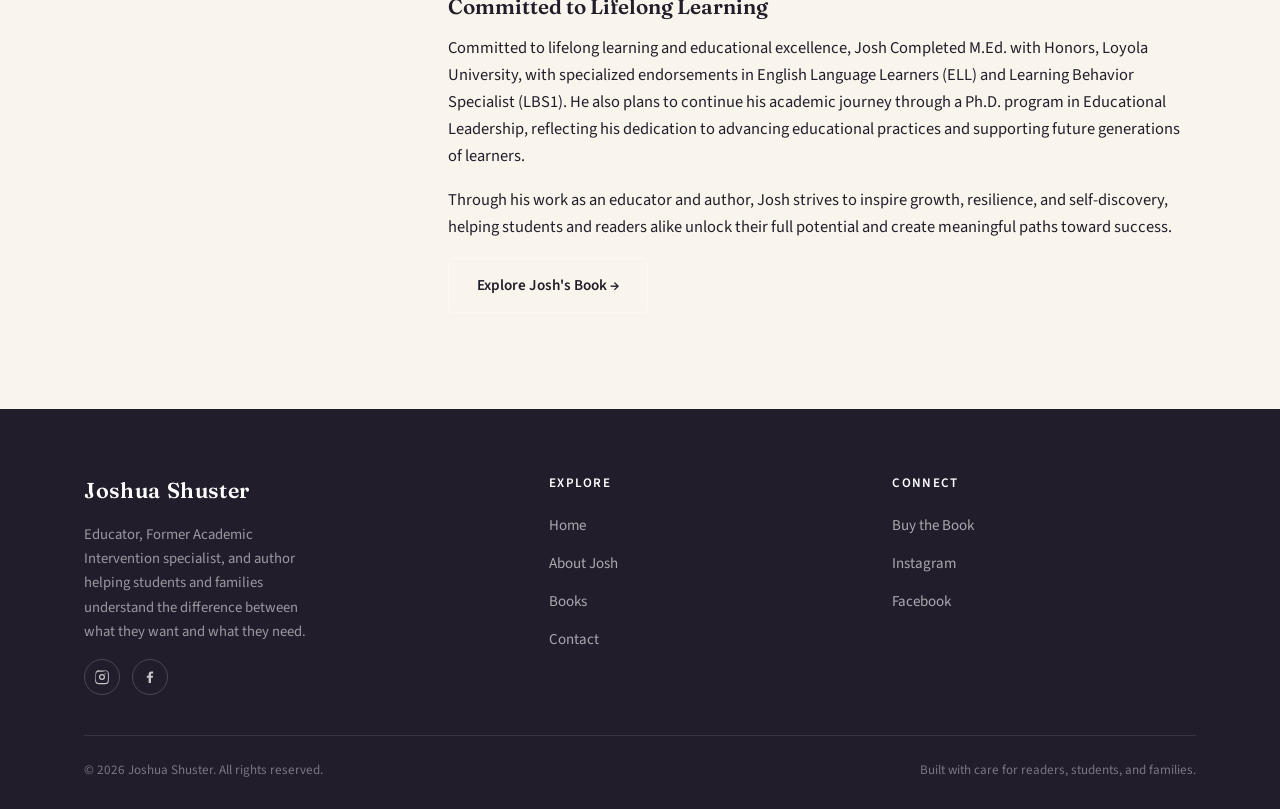
==== commit 526bed84: "Revise Josh Shuster's title in about.html Updated Josh Shuster's professional title to reflect his f" ====
--- a/about.html
+++ b/about.html
@@ -66,9 +66,9 @@
       </div>
 
       <div class="about-copy">
-        <p>Josh Shuster is a dedicated educator, academic intervention specialist, entrepreneur, and author with more than a decade of experience helping students overcome challenges and achieve academic success. Known affectionately as &ldquo;Mr. Shu,&rdquo; he has built a reputation for transforming the educational experiences of students through individualized instruction, innovative learning strategies, and a deep commitment to personal growth.</p>
+        <p>Josh Shuster is a dedicated educator, former Academic Intervention specialist, entrepreneur, and author with more than a decade of experience helping students overcome challenges and achieve academic success. Known affectionately as &ldquo;Mr. Shu,&rdquo; he has built a reputation for transforming the educational experiences of students through individualized instruction, innovative learning strategies, and a deep commitment to personal growth.</p>
 
-        <p>Josh currently serves as an Academic Intervention Teacher in Chicago, where he provides targeted support in Mathematics and Reading for students in grades 1 through 8. His passion for education is rooted in the belief that every student has the potential to thrive when given the right tools, guidance, and encouragement.</p>
+        <p>Josh currently serves as a former Academic Intervention Teacher in Chicago, where he provides targeted support in Mathematics and Reading for students in grades 1 through 8. His passion for education is rooted in the belief that every student has the potential to thrive when given the right tools, guidance, and encouragement.</p>
 
         <p>A graduate of Ball State University, Josh earned his degree in Biology and Educational Psychology in 2013. Throughout his career, he has combined classroom expertise with entrepreneurial leadership, founding and operating a successful tutoring and behavioral service business in Indianapolis from 2016 to 2022. Today, he leads a Chicago-based company specializing in Social-Emotional Learning (SEL), Executive Function coaching, and test preparation services.</p>
 
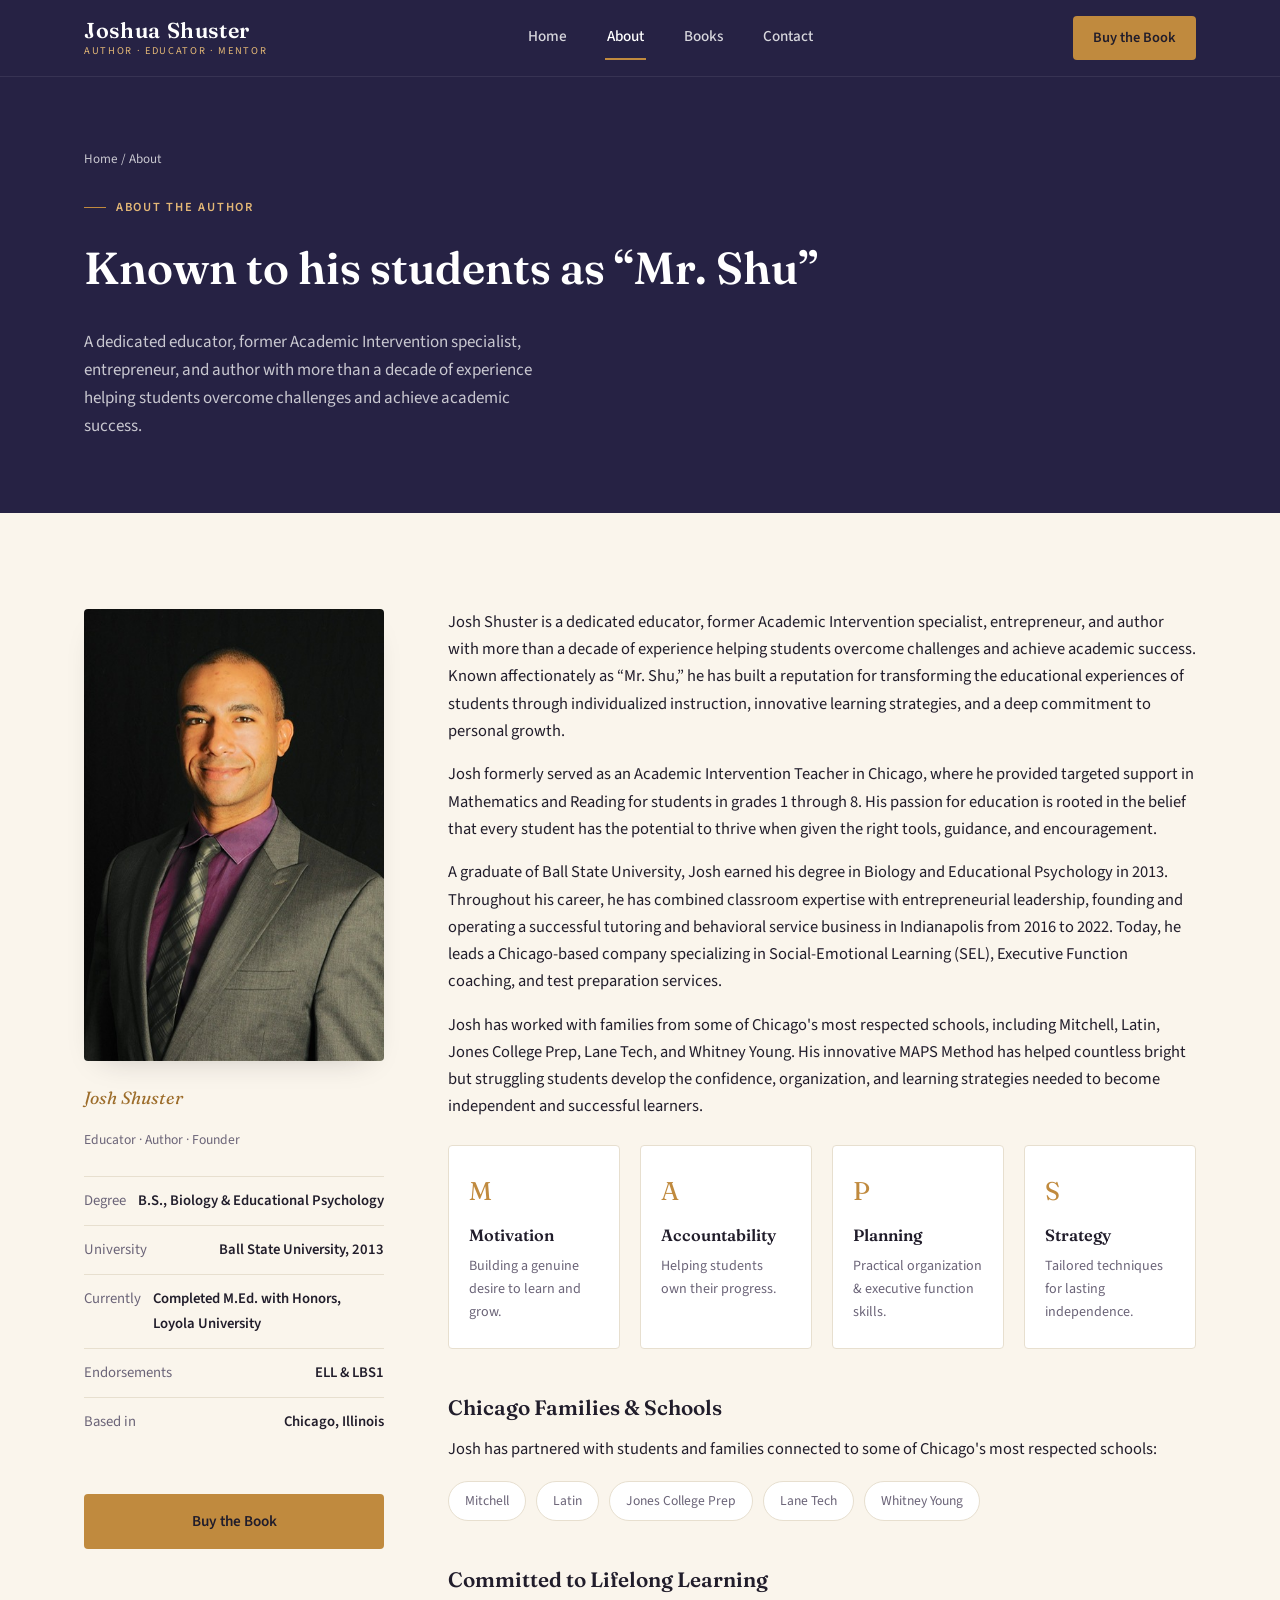
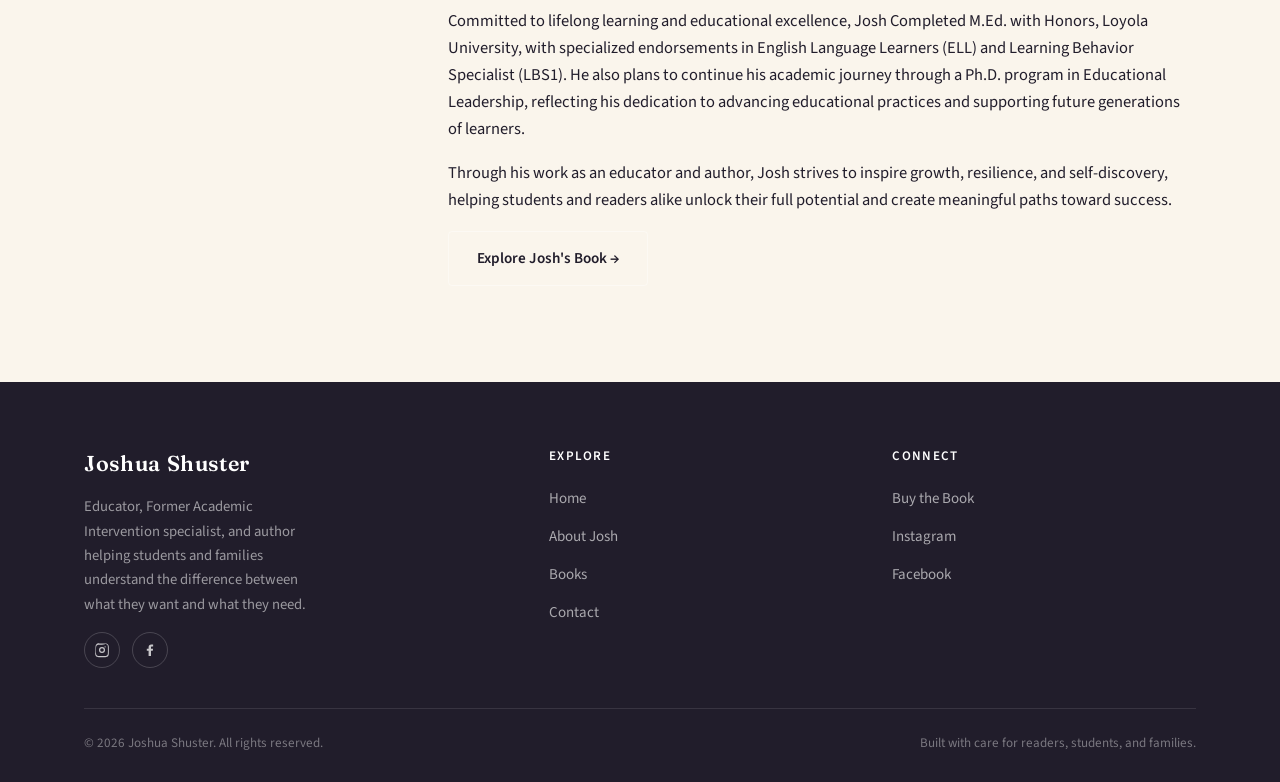
==== commit ddf95cd2: "Update job title from current to former" ====
--- a/about.html
+++ b/about.html
@@ -68,7 +68,7 @@
       <div class="about-copy">
         <p>Josh Shuster is a dedicated educator, former Academic Intervention specialist, entrepreneur, and author with more than a decade of experience helping students overcome challenges and achieve academic success. Known affectionately as &ldquo;Mr. Shu,&rdquo; he has built a reputation for transforming the educational experiences of students through individualized instruction, innovative learning strategies, and a deep commitment to personal growth.</p>
 
-        <p>Josh currently serves as a former Academic Intervention Teacher in Chicago, where he provides targeted support in Mathematics and Reading for students in grades 1 through 8. His passion for education is rooted in the belief that every student has the potential to thrive when given the right tools, guidance, and encouragement.</p>
+        <p>Josh formerly served as an Academic Intervention Teacher in Chicago, where he provided targeted support in Mathematics and Reading for students in grades 1 through 8. His passion for education is rooted in the belief that every student has the potential to thrive when given the right tools, guidance, and encouragement.</p>
 
         <p>A graduate of Ball State University, Josh earned his degree in Biology and Educational Psychology in 2013. Throughout his career, he has combined classroom expertise with entrepreneurial leadership, founding and operating a successful tutoring and behavioral service business in Indianapolis from 2016 to 2022. Today, he leads a Chicago-based company specializing in Social-Emotional Learning (SEL), Executive Function coaching, and test preparation services.</p>
 
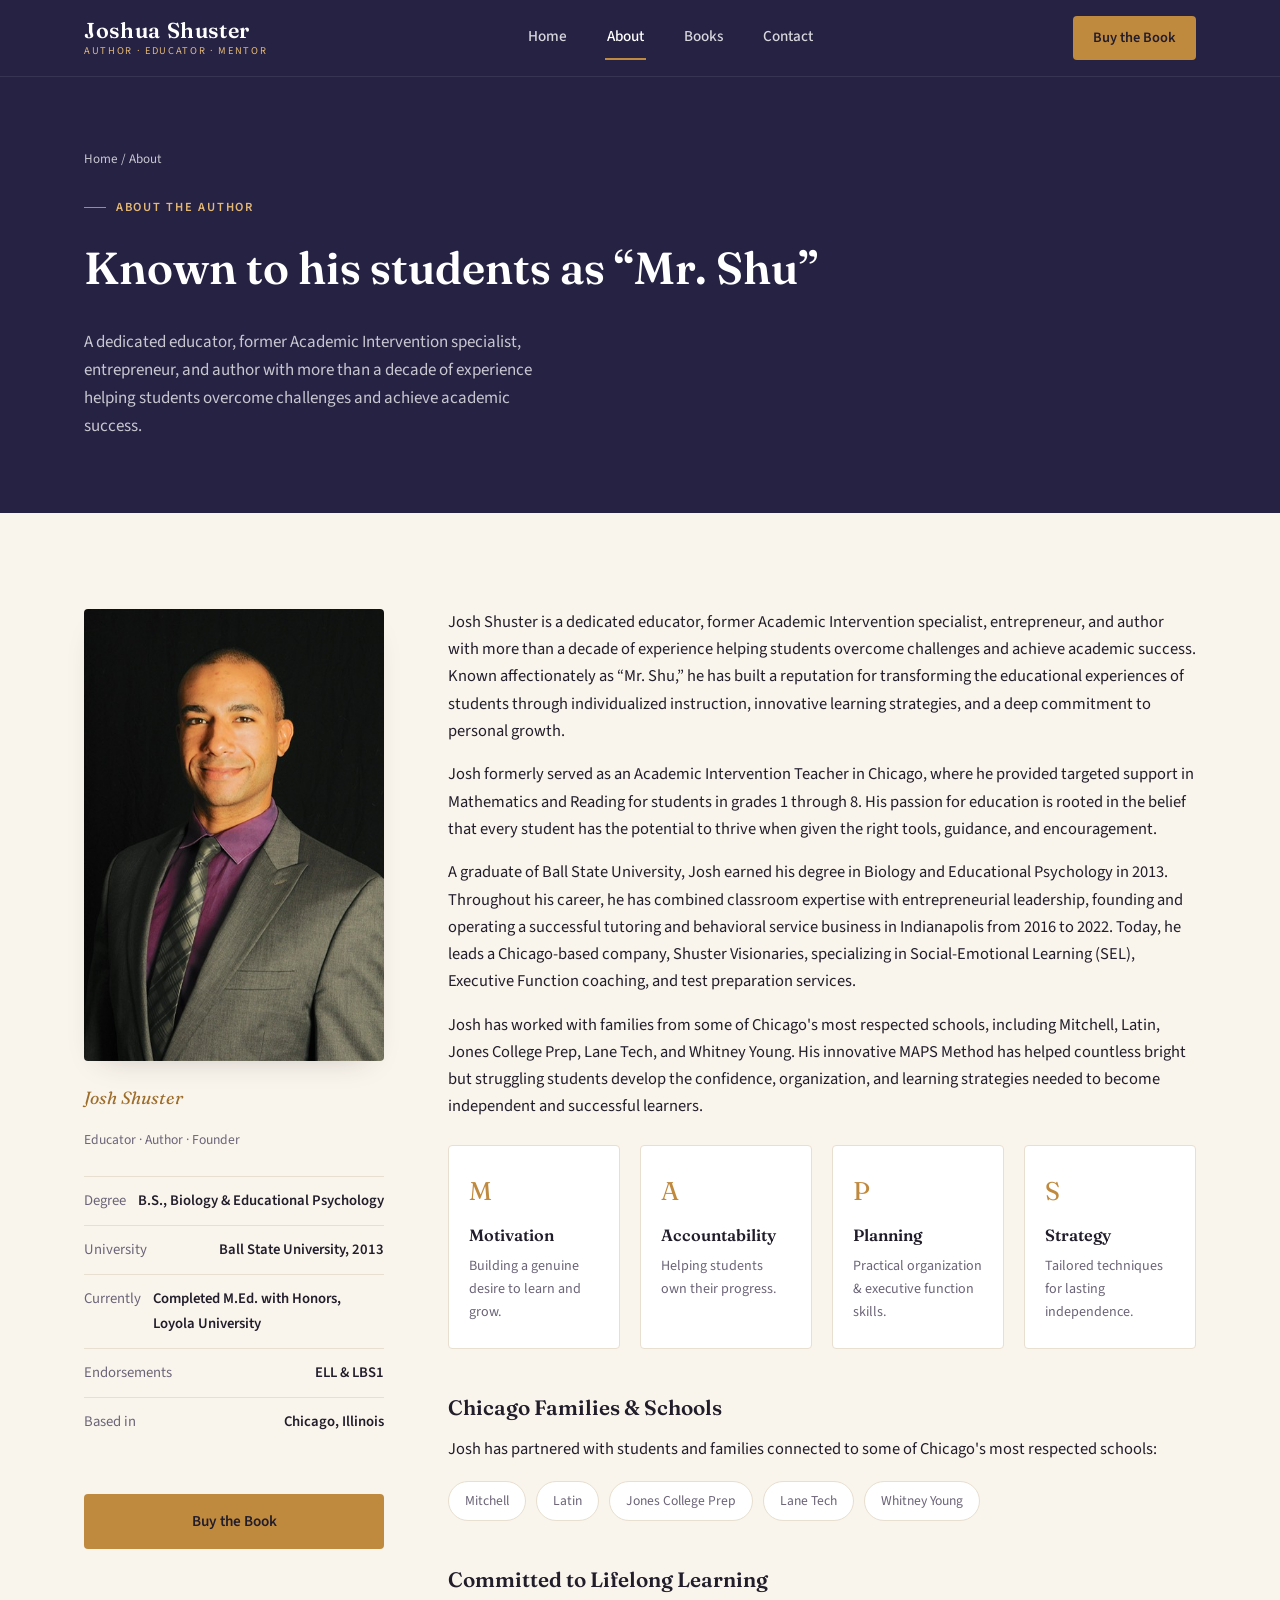
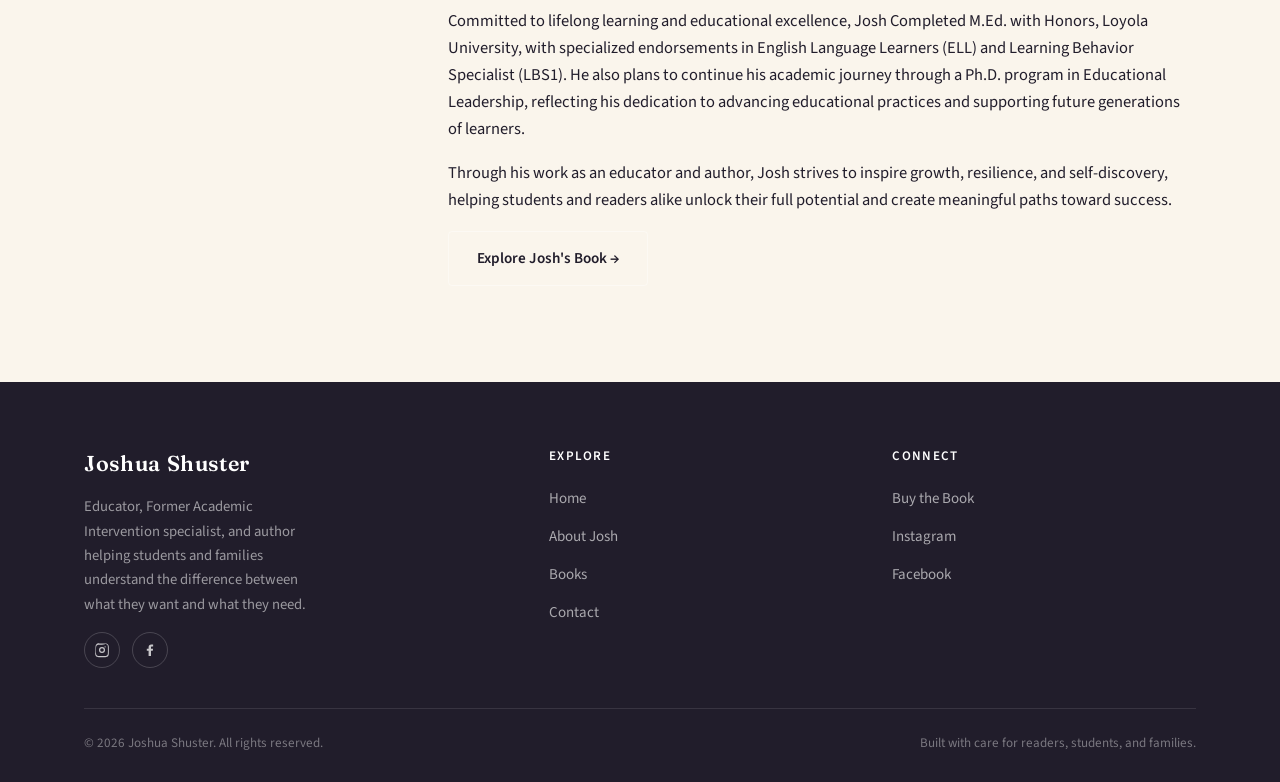
==== commit 702791c6: "Update about.html" ====
--- a/about.html
+++ b/about.html
@@ -70,7 +70,7 @@
 
         <p>Josh formerly served as an Academic Intervention Teacher in Chicago, where he provided targeted support in Mathematics and Reading for students in grades 1 through 8. His passion for education is rooted in the belief that every student has the potential to thrive when given the right tools, guidance, and encouragement.</p>
 
-        <p>A graduate of Ball State University, Josh earned his degree in Biology and Educational Psychology in 2013. Throughout his career, he has combined classroom expertise with entrepreneurial leadership, founding and operating a successful tutoring and behavioral service business in Indianapolis from 2016 to 2022. Today, he leads a Chicago-based company specializing in Social-Emotional Learning (SEL), Executive Function coaching, and test preparation services.</p>
+        <p>A graduate of Ball State University, Josh earned his degree in Biology and Educational Psychology in 2013. Throughout his career, he has combined classroom expertise with entrepreneurial leadership, founding and operating a successful tutoring and behavioral service business in Indianapolis from 2016 to 2022. Today, he leads a Chicago-based company, <a href="https://shustervisionaries.com/" target="_blank" rel="noopener">Shuster Visionaries</a>, specializing in Social-Emotional Learning (SEL), Executive Function coaching, and test preparation services.</p>
 
         <p>Josh has worked with families from some of Chicago's most respected schools, including Mitchell, Latin, Jones College Prep, Lane Tech, and Whitney Young. His innovative MAPS Method has helped countless bright but struggling students develop the confidence, organization, and learning strategies needed to become independent and successful learners.</p>
 
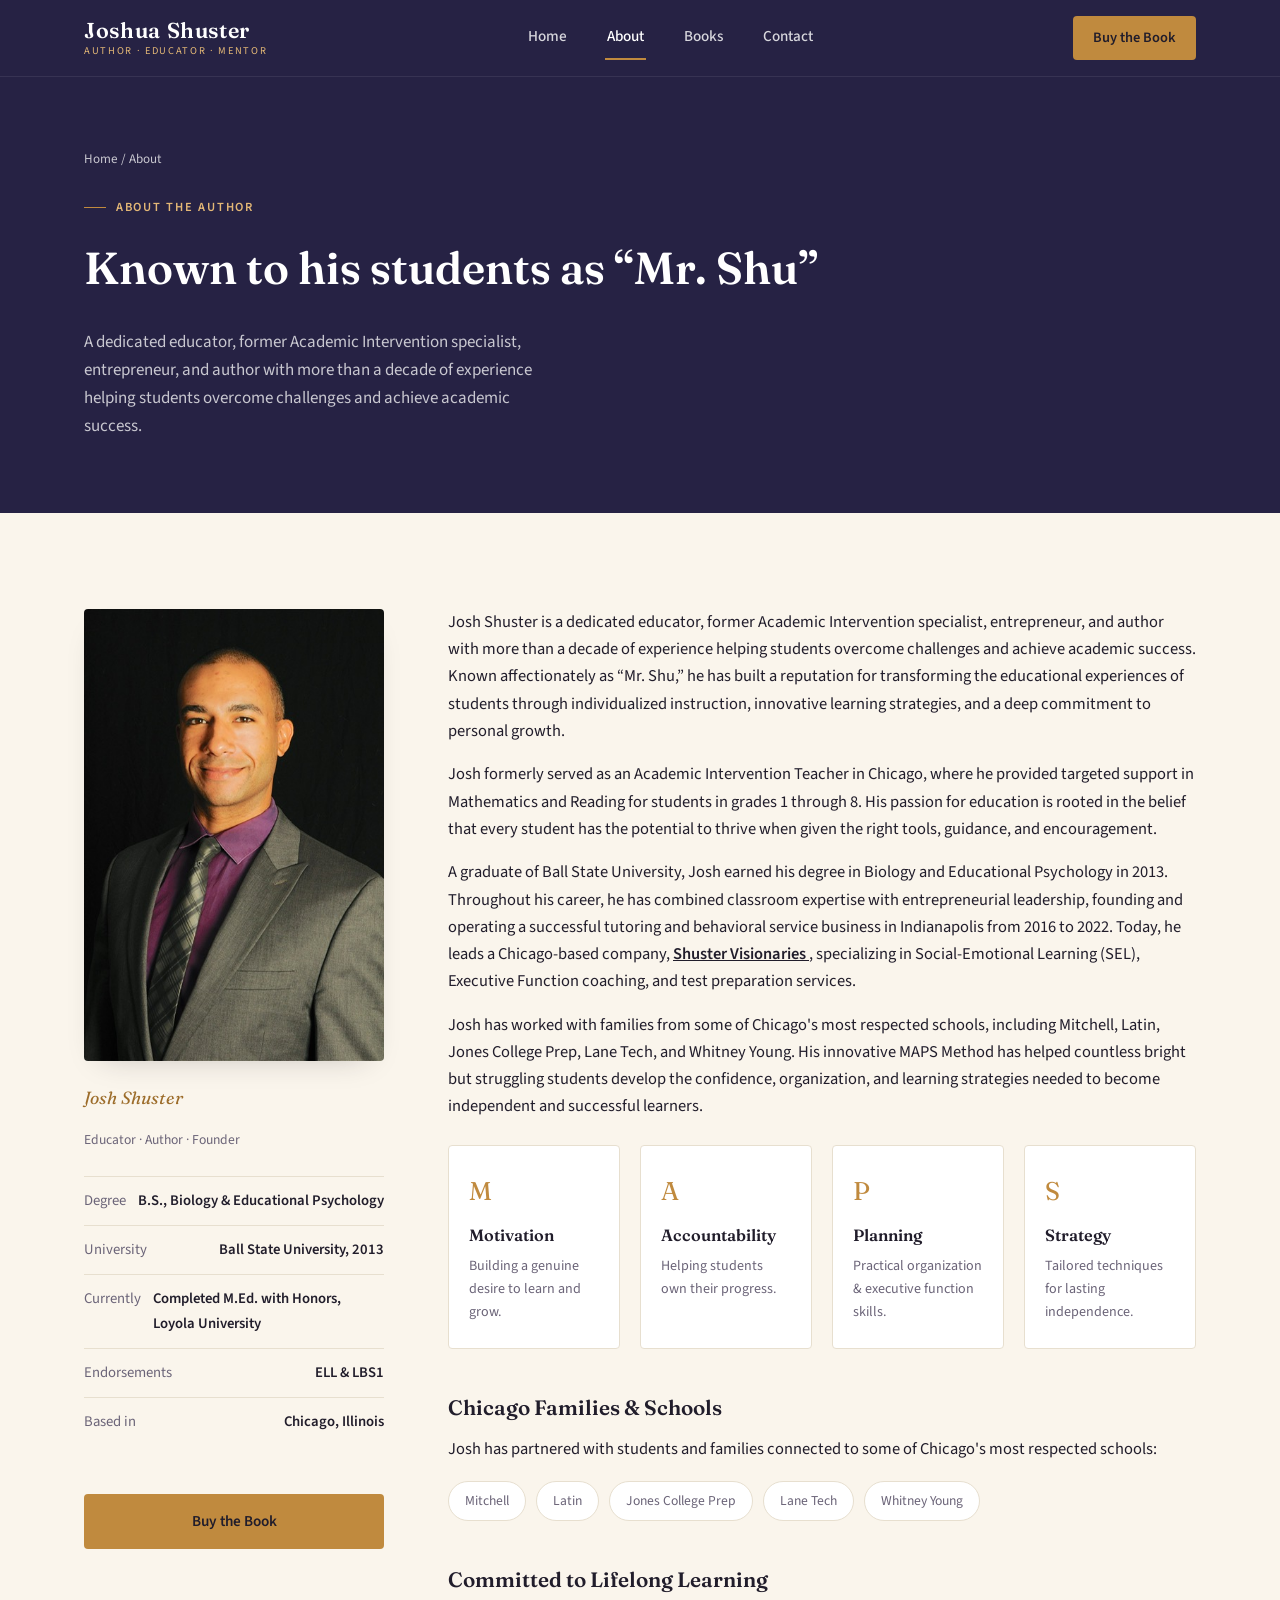
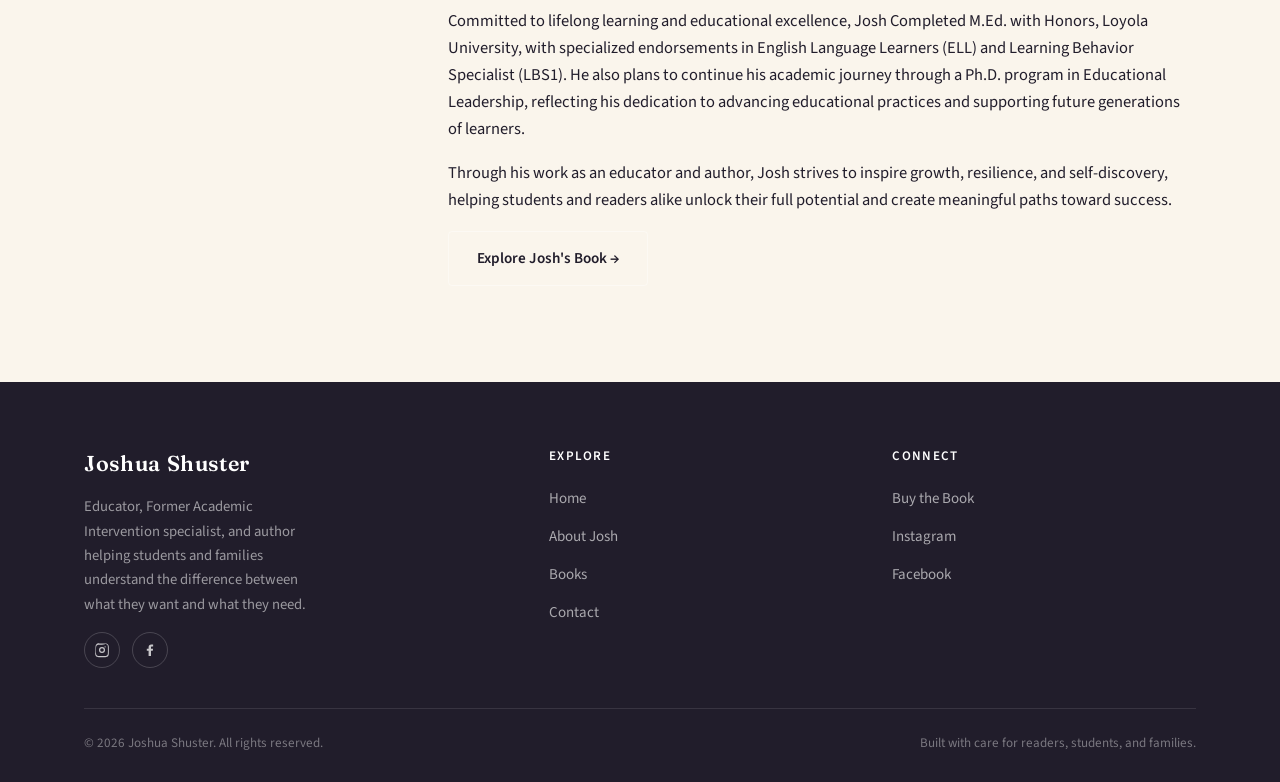
==== commit 3cd83a0c: "Revise Josh Shuster's biography and company details Updated the description of Josh Shuster's profes" ====
--- a/about.html
+++ b/about.html
@@ -70,7 +70,12 @@
 
         <p>Josh formerly served as an Academic Intervention Teacher in Chicago, where he provided targeted support in Mathematics and Reading for students in grades 1 through 8. His passion for education is rooted in the belief that every student has the potential to thrive when given the right tools, guidance, and encouragement.</p>
 
-        <p>A graduate of Ball State University, Josh earned his degree in Biology and Educational Psychology in 2013. Throughout his career, he has combined classroom expertise with entrepreneurial leadership, founding and operating a successful tutoring and behavioral service business in Indianapolis from 2016 to 2022. Today, he leads a Chicago-based company, <a href="https://shustervisionaries.com/" target="_blank" rel="noopener">Shuster Visionaries</a>, specializing in Social-Emotional Learning (SEL), Executive Function coaching, and test preparation services.</p>
+        <p>A graduate of Ball State University, Josh earned his degree in Biology and Educational Psychology in 2013. Throughout his career, he has combined classroom expertise with entrepreneurial leadership, founding and operating a successful tutoring and behavioral service business in Indianapolis from 2016 to 2022. <!-- ↓↓↓ "Shuster Visionaries" below is a clickable link to https://shustervisionaries.com/ ↓↓↓ -->
+Today, he leads a Chicago-based company, 
+<a href="https://shustervisionaries.com/" target="_blank" rel="noopener" style="font-weight:600; text-decoration:underline;">
+  Shuster Visionaries
+</a>, 
+specializing in Social-Emotional Learning (SEL), Executive Function coaching, and test preparation services.</p>
 
         <p>Josh has worked with families from some of Chicago's most respected schools, including Mitchell, Latin, Jones College Prep, Lane Tech, and Whitney Young. His innovative MAPS Method has helped countless bright but struggling students develop the confidence, organization, and learning strategies needed to become independent and successful learners.</p>
 
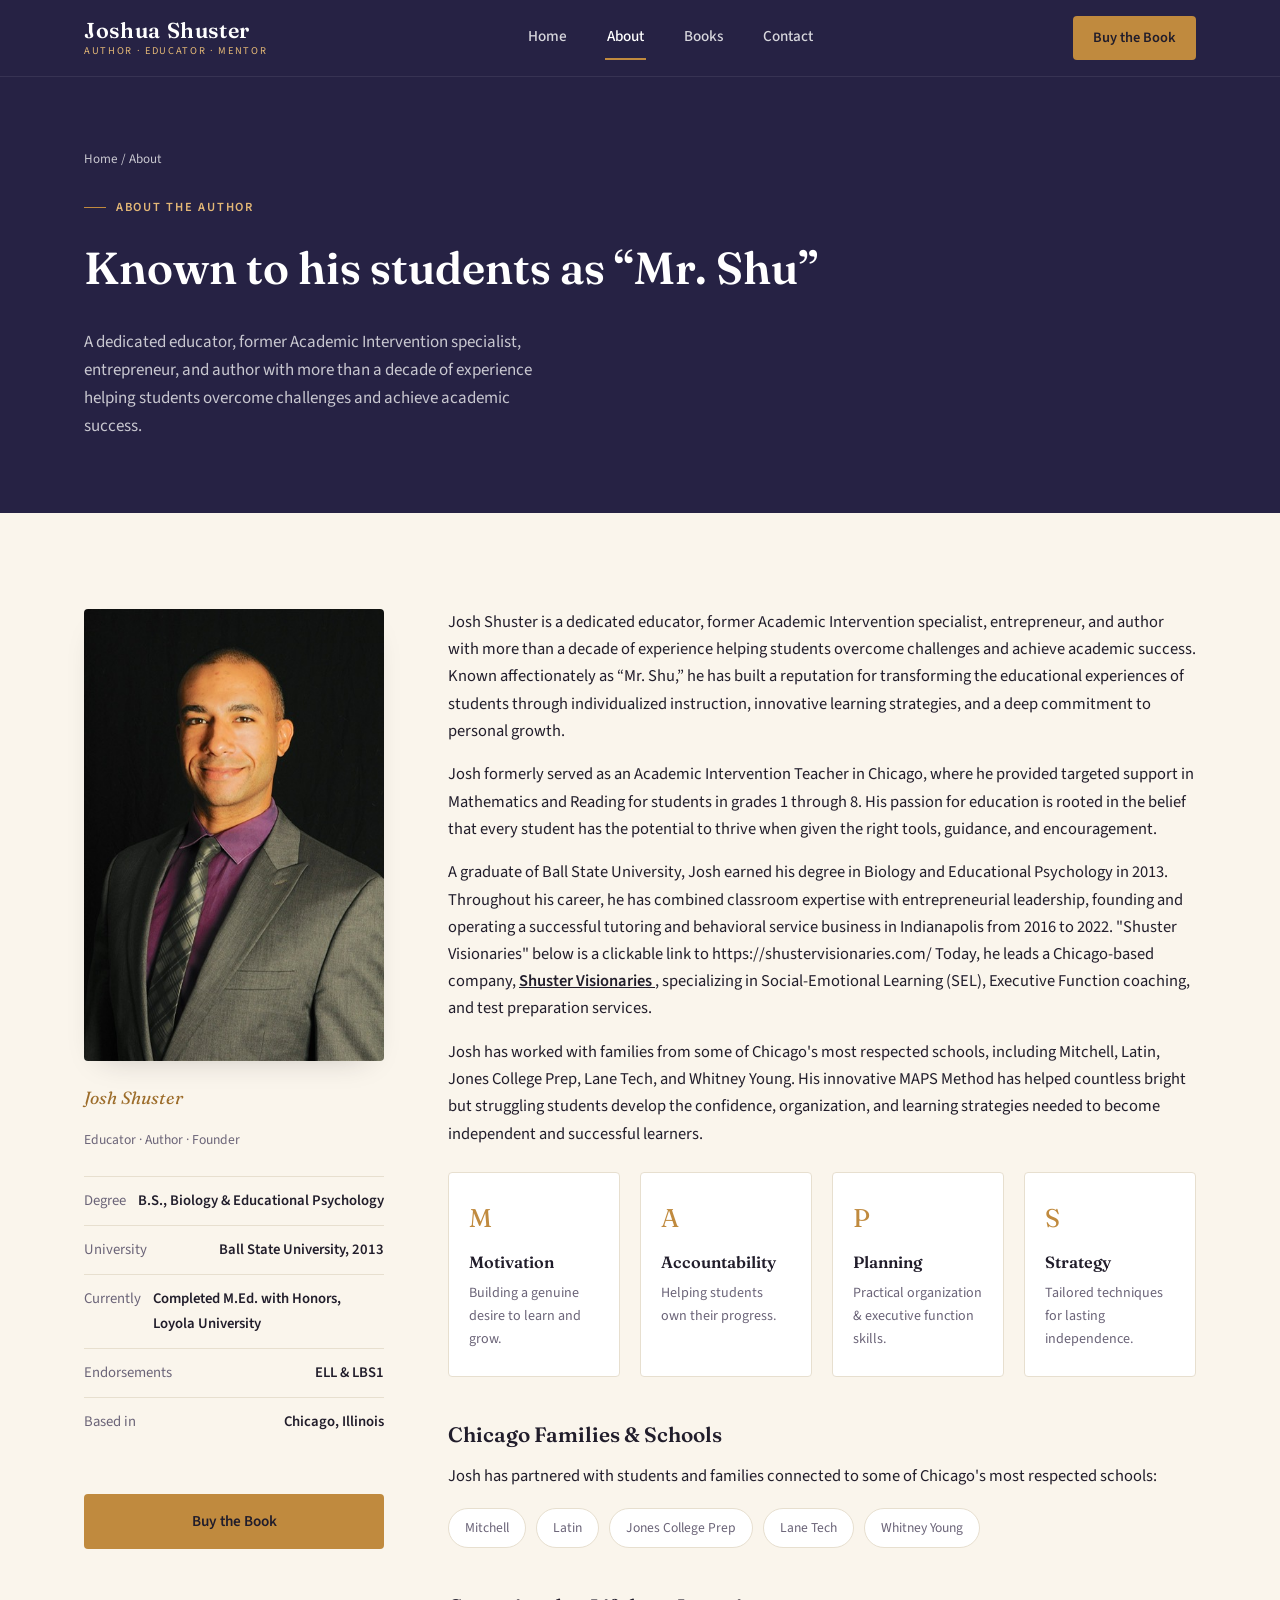
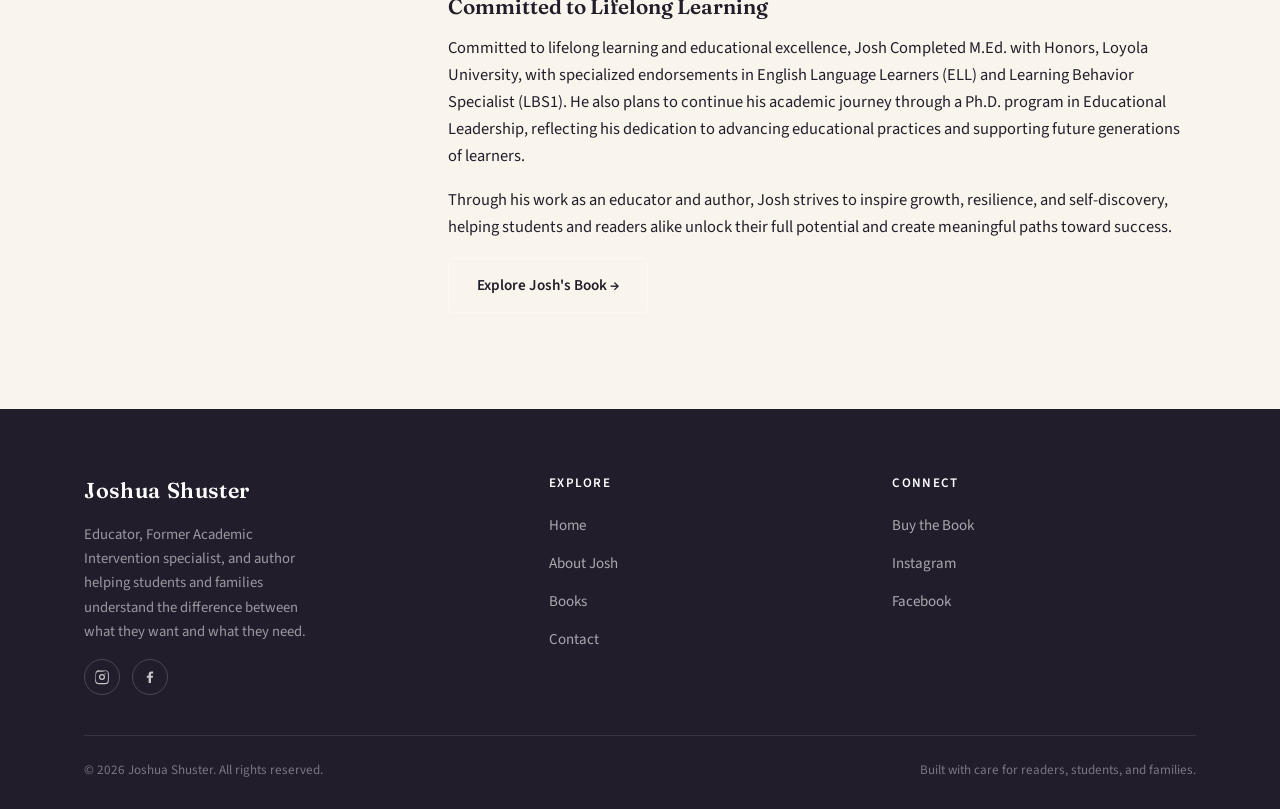
==== commit 847254a0: "Refactor educational background paragraph in about.html Removed comment about clickable link and adj" ====
--- a/about.html
+++ b/about.html
@@ -70,8 +70,7 @@
 
         <p>Josh formerly served as an Academic Intervention Teacher in Chicago, where he provided targeted support in Mathematics and Reading for students in grades 1 through 8. His passion for education is rooted in the belief that every student has the potential to thrive when given the right tools, guidance, and encouragement.</p>
 
-        <p>A graduate of Ball State University, Josh earned his degree in Biology and Educational Psychology in 2013. Throughout his career, he has combined classroom expertise with entrepreneurial leadership, founding and operating a successful tutoring and behavioral service business in Indianapolis from 2016 to 2022. <!-- ↓↓↓ "Shuster Visionaries" below is a clickable link to https://shustervisionaries.com/ ↓↓↓ -->
-Today, he leads a Chicago-based company, 
+        <p>A graduate of Ball State University, Josh earned his degree in Biology and Educational Psychology in 2013. Throughout his career, he has combined classroom expertise with entrepreneurial leadership, founding and operating a successful tutoring and behavioral service business in Indianapolis from 2016 to 2022. "Shuster Visionaries" below is a clickable link to https://shustervisionaries.com/ Today, he leads a Chicago-based company, 
 <a href="https://shustervisionaries.com/" target="_blank" rel="noopener" style="font-weight:600; text-decoration:underline;">
   Shuster Visionaries
 </a>, 
